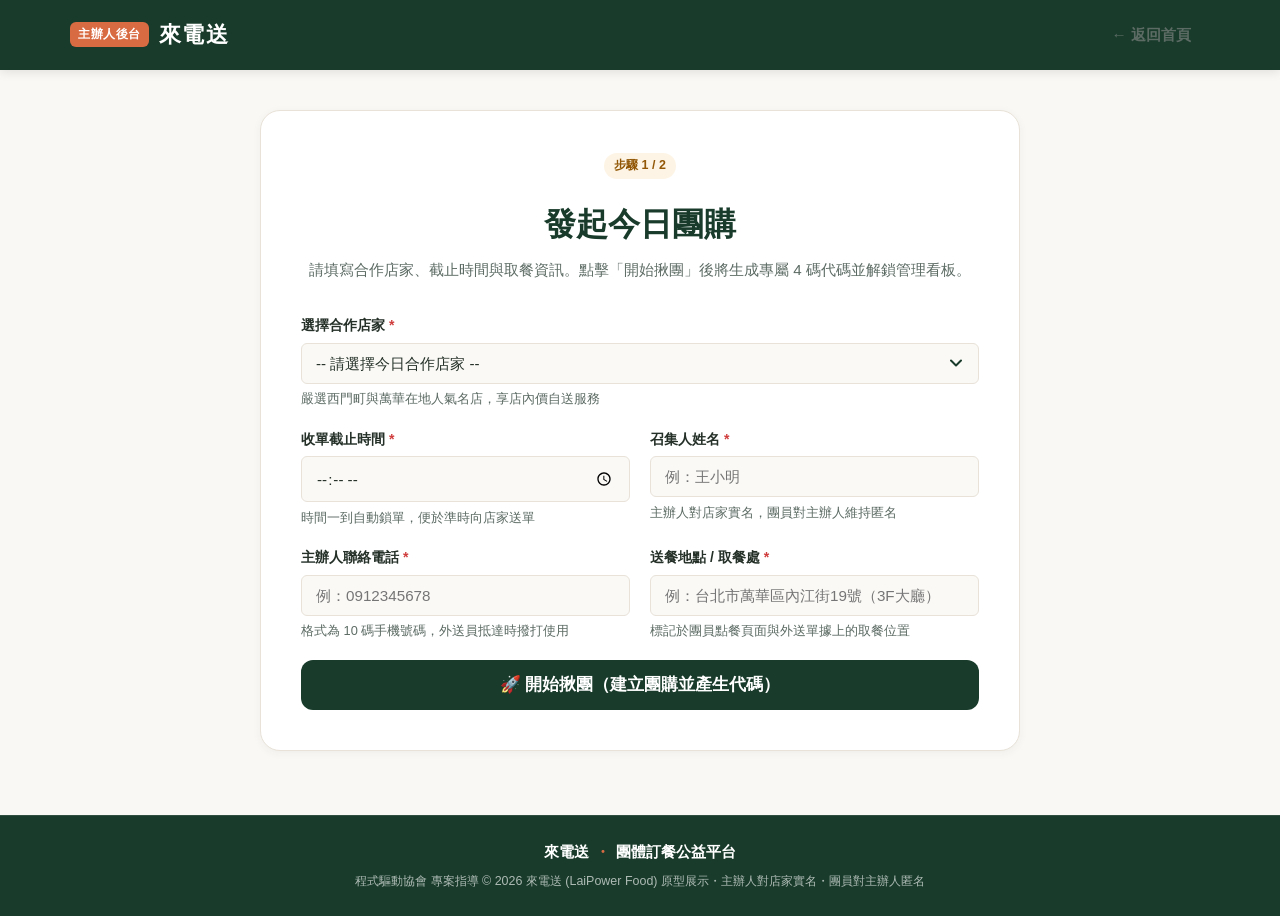
==== host.html @ 8bda3ef3 "1021-原始版本" ====
<!DOCTYPE html>
<html lang="zh-TW">
<head>
  <meta charset="UTF-8">
  <meta name="viewport" content="width=device-width, initial-scale=1.0">
  <meta name="description" content="來電送 - 團購主管理後台。設定團購、展示專屬代碼、即時訂單品項明細、廚房備餐統計與開放領餐收款核對。">
  <title>主辦人管理後台｜來電送 - 店內價，一起訂更便宜</title>
  <link rel="stylesheet" href="css/style.css">
</head>
<body class="page-host">

  <!-- 頂部導航列 -->
  <header class="site-header">
    <div class="container header-container">
      <a href="index.html" class="brand-logo" aria-label="返回來電送首頁">
        <span class="logo-badge">主辦人後台</span>
        <span class="logo-title">來電送</span>
      </a>
      <div class="header-actions">
        <a href="index.html" class="btn btn-ghost header-back-btn">← 返回首頁</a>
      </div>
    </div>
  </header>

  <main id="main-content" class="host-main">
    <div class="container">

      <!-- ================= 狀態 A：未開團乾淨表單（預設顯示） ================= -->
      <section id="section-create-group" class="host-create-card card-box" aria-labelledby="create-heading" style="display: block;">
        <div class="create-card-header">
          <span class="status-pill">步驟 1 / 2</span>
          <h1 id="create-heading" class="create-title">發起今日團購</h1>
          <p class="create-desc">請填寫合作店家、截止時間與取餐資訊。點擊「開始揪團」後將生成專屬 4 碼代碼並解鎖管理看板。</p>
        </div>

        <form id="form-create-group" class="host-form" novalidate>
          
          <!-- 商家選擇 -->
          <div class="form-group">
            <label for="select-store" class="form-label">
              選擇合作店家 <span class="required-star">*</span>
            </label>
            <div class="select-wrapper">
              <select id="select-store" class="form-control form-select" required>
                <option value="" disabled selected>-- 請選擇今日合作店家 --</option>
                <option value="西門町排骨大王">西門町排骨大王（精緻台式便當・滿 10 份免外送費）</option>
                <option value="賽門古早味甜不辣">賽門古早味甜不辣（萬華老字號・滿 500 元送炸雞卷）</option>
                <option value="艋舺阿龍極品炒飯">艋舺阿龍極品炒飯（大火鑊氣炒飯・滿 12 份 9 折）</option>
              </select>
            </div>
            <span class="field-hint">嚴選西門町與萬華在地人氣名店，享店內價自送服務</span>
          </div>

          <!-- 截止時間與召集人姓名 -->
          <div class="form-row-2col">
            <div class="form-group">
              <label for="input-deadline" class="form-label">
                收單截止時間 <span class="required-star">*</span>
              </label>
              <input 
                type="time" 
                id="input-deadline" 
                class="form-control" 
                placeholder="--:--" 
                required
              >
              <span class="field-hint">時間一到自動鎖單，便於準時向店家送單</span>
            </div>

            <!-- 召集人真實姓名 -->
            <div class="form-group">
              <label for="input-host-name" class="form-label">
                召集人姓名 <span class="required-star">*</span>
              </label>
              <input 
                type="text" 
                id="input-host-name" 
                class="form-control" 
                placeholder="例：王小明" 
                maxlength="15" 
                required
              >
              <span class="field-hint">主辦人對店家實名，團員對主辦人維持匿名</span>
            </div>
          </div>

          <!-- 聯絡電話與送餐地點 -->
          <div class="form-row-2col">
            <div class="form-group">
              <label for="input-host-phone" class="form-label">
                主辦人聯絡電話 <span class="required-star">*</span>
              </label>
              <input 
                type="tel" 
                id="input-host-phone" 
                class="form-control" 
                placeholder="例：0912345678" 
                pattern="^09\d{8}$" 
                maxlength="10" 
                required
              >
              <span class="field-hint">格式為 10 碼手機號碼，外送員抵達時撥打使用</span>
            </div>

            <div class="form-group">
              <label for="input-pickup-location" class="form-label">
                送餐地點 / 取餐處 <span class="required-star">*</span>
              </label>
              <input 
                type="text" 
                id="input-pickup-location" 
                class="form-control" 
                placeholder="例：台北市萬華區內江街19號（3F大廳）" 
                maxlength="60" 
                required
              >
              <span class="field-hint">標記於團員點餐頁面與外送單據上的取餐位置</span>
            </div>
          </div>

          <!-- 錯誤提示訊息區 -->
          <div id="create-error-msg" class="error-message" role="alert" style="display: none;"></div>

          <div class="form-actions">
            <button type="submit" class="btn btn-primary btn-large btn-block" id="btn-submit-create">
              🚀 開始揪團（建立團購並產生代碼）
            </button>
          </div>
        </form>
      </section>

      <!-- ================= 狀態 B：開團後管理總表儀表板 ================= -->
      <div id="section-host-dashboard" class="host-dashboard" style="display: none;">

        <!-- 餐點狀態時間軸卡片 (Order Status Timeline) -->
        <section class="card-box timeline-status-card" aria-label="餐點進度時間軸">
          <div class="timeline-header-row">
            <div class="timeline-headline-wrap">
              <span class="status-indicator-dot" id="timeline-pulse-dot"></span>
              <div class="timeline-text-group">
                <span class="timeline-caption">目前餐點進度</span>
                <h2 class="timeline-main-title" id="timeline-status-title">餐點狀態：點餐收單中</h2>
              </div>
            </div>
            <div class="timeline-hint-box" id="timeline-status-desc">
              目前團員可自由填單，時間截止前主辦人可隨時送單至店家。
            </div>
          </div>

          <!-- 時間軸軌道主體 -->
          <div class="timeline-track-wrap">
            <div class="timeline-progress-rail">
              <div class="timeline-progress-bar" id="timeline-fill-bar" style="width: 12%;"></div>
            </div>

            <div class="timeline-nodes-row">
              <div class="timeline-node current" id="node-stage-1">
                <div class="node-icon-bubble">🥢</div>
                <div class="node-meta">
                  <span class="node-time" id="time-stamp-1">11:00</span>
                  <strong class="node-title">發起收單</strong>
                  <span class="node-pill pill-active" id="pill-stage-1">進行中</span>
                </div>
              </div>

              <div class="timeline-node pending" id="node-stage-2">
                <div class="node-icon-bubble">🔒</div>
                <div class="node-meta">
                  <span class="node-time" id="time-stamp-2">預計 11:30</span>
                  <strong class="node-title">截止鎖單</strong>
                  <span class="node-pill pill-pending" id="pill-stage-2">等待中</span>
                </div>
              </div>

              <div class="timeline-node pending" id="node-stage-3">
                <div class="node-icon-bubble">🍳</div>
                <div class="node-meta">
                  <span class="node-time" id="time-stamp-3">--:--</span>
                  <strong class="node-title">廚房製作</strong>
                  <span class="node-pill pill-pending" id="pill-stage-3">等待中</span>
                </div>
              </div>

              <div class="timeline-node pending" id="node-stage-4">
                <div class="node-icon-bubble">🛵</div>
                <div class="node-meta">
                  <span class="node-time" id="time-stamp-4">--:--</span>
                  <strong class="node-title">外送抵達</strong>
                  <span class="node-pill pill-pending" id="pill-stage-4">等待中</span>
                </div>
              </div>
            </div>
          </div>

          <!-- 代碼與分享列 -->
          <div class="code-share-bar">
            <div class="code-display-block">
              <span class="code-label">今日團購代碼：</span>
              <div class="code-boxes-wrap" title="點擊直接複製代碼" id="code-copy-trigger">
                <span class="code-box" id="code-char-1">-</span>
                <span class="code-box" id="code-char-2">-</span>
                <span class="code-box" id="code-char-3">-</span>
                <span class="code-box" id="code-char-4">-</span>
              </div>
            </div>
            <div class="share-actions-group">
              <button type="button" class="btn btn-secondary btn-share-link" id="btn-copy-group-link">
                📋 複製揪團連結
              </button>
              <button type="button" class="btn btn-ghost btn-sm" id="btn-edit-group-info">
                ✏️ 修改開團資訊
              </button>
              <button type="button" class="btn btn-ghost btn-sm btn-reset-group" id="btn-reset-group-top" title="結束本次團購並返回未開團狀態">
                🔄 重新開團
              </button>
            </div>
          </div>
        </section>

        <!-- 基本資訊與滿額階梯進度 -->
        <section class="meta-progress-grid">
          <div class="card-box meta-summary-card">
            <h2 class="card-subheading">團購基本資訊</h2>
            <ul class="meta-list">
              <li>
                <span class="meta-label">合作店家：</span>
                <strong class="meta-val" id="dash-store-name">--</strong>
              </li>
              <li>
                <span class="meta-label">收單截止：</span>
                <span class="meta-val deadline-highlight" id="dash-deadline">--:--</span>
              </li>
              <li>
                <span class="meta-label">召集人：</span>
                <span class="meta-val" id="dash-host-info">--</span>
              </li>
              <li>
                <span class="meta-label">送餐地點：</span>
                <span class="meta-val" id="dash-pickup-loc">--</span>
              </li>
            </ul>
          </div>

          <div class="card-box tier-progress-card">
            <div class="tier-card-header">
              <h2 class="card-subheading">🎯 湊單進度（階梯優惠）</h2>
              <span class="tier-badge" id="dash-tier-badge">差 10 份達標</span>
            </div>
            <p class="tier-condition-desc" id="dash-tier-text">
              目前已訂 <strong>0 份</strong>，再訂 <strong>10 份</strong> 即贈「店家招牌冰紅茶」！
            </p>
            <div class="progress-bar-bg">
              <div class="progress-bar-fill" id="dash-progress-fill" style="width: 0%;"></div>
            </div>
            <div class="tier-targets-row">
              <span class="target-node">起送門檻 (5份)</span>
              <span class="target-node active">🎯 送招牌紅茶 (10份)</span>
              <span class="target-node">⭐️ 全單 9 折 (20份)</span>
            </div>
          </div>
        </section>

        <!-- KPI 數據統計卡（不參加純統計人數不記名） -->
        <section class="kpi-cards-grid" aria-label="訂單數據快速統計">
          <div class="kpi-card">
            <span class="kpi-title">目前累計金額</span>
            <div class="kpi-value-row">
              <span class="kpi-unit">NT$</span>
              <strong class="kpi-number" id="kpi-total-amount">0</strong>
            </div>
            <span class="kpi-sub">主辦人實收金額（現金）</span>
          </div>

          <div class="kpi-card">
            <span class="kpi-title">點餐總份數</span>
            <div class="kpi-value-row">
              <strong class="kpi-number" id="kpi-total-count">0</strong>
              <span class="kpi-unit">份</span>
            </div>
            <span class="kpi-sub">已登記出餐餐點量</span>
          </div>

          <div class="kpi-card">
            <span class="kpi-title">今日不參加</span>
            <div class="kpi-value-row">
              <strong class="kpi-number" id="kpi-skip-count">0</strong>
              <span class="kpi-unit">人</span>
            </div>
            <span class="kpi-sub">完全不記名・僅統計已回覆人數</span>
          </div>
        </section>

        <!-- 訂單管理分頁主體（保護隱私：團主端不顯示任何備註） -->
        <section class="orders-management-card card-box" aria-labelledby="orders-heading">
          <div class="orders-nav-header">
            <div class="nav-tabs-wrapper" role="tablist">
              <button type="button" class="order-tab-btn active" id="tab-btn-breakdown" role="tab" aria-selected="true" data-tab="tab-breakdown">
                📋 團員訂單明細 (<span id="tab-count-breakdown">0</span>)
              </button>
              <button type="button" class="order-tab-btn" id="tab-btn-kitchen" role="tab" aria-selected="false" data-tab="tab-kitchen">
                🍳 廚房備餐彙總 (<span id="tab-count-kitchen">0 品項</span>)
              </button>
            </div>
            
            <div class="orders-filter-summary">
              <span class="filter-caption" id="tab-active-caption">僅顯示取餐編號與餐點品項，備註由店家直接核對</span>
            </div>
          </div>

          <!-- 分頁 1：訂單明細表格（僅顯示 取餐編號、餐點品項、金額、收款狀態） -->
          <div class="tab-pane active" id="pane-tab-breakdown" role="tabpanel">

            <!-- 現場現金收款進度看板（外送抵達開放領餐後自動浮現） -->
            <div class="payment-collection-banner" id="payment-collection-banner" style="display: none;">
              <div class="payment-banner-content">
                <div class="payment-banner-title-row">
                  <span class="payment-badge">💵 現場收款核對中</span>
                  <div class="payment-summary-stat">
                    已收：<strong class="paid-amount-val" id="banner-paid-amount">NT$ 0</strong> /
                    應收 <span id="banner-total-amount">NT$ 0</span>
                    （已收款 <span id="banner-paid-count">0</span> / <span id="banner-total-orders">0</span> 筆）
                  </div>
                </div>
                <p class="payment-guide-hint">
                  餐點已抵達！請核對團員取餐編號交付便當，收取現金後<strong>勾選下方核取方塊</strong>記錄收款進度。
                </p>
                <div class="payment-progress-bar-bg">
                  <div class="payment-progress-bar-fill" id="payment-progress-fill" style="width: 0%;"></div>
                </div>
              </div>
              <div class="payment-banner-actions">
                <button type="button" class="btn btn-ghost btn-sm" id="btn-toggle-all-paid">
                  ✓ 一鍵全選已收款
                </button>
              </div>
            </div>

            <!-- 明細表格（無備註欄位） -->
            <div class="table-responsive">
              <table class="data-table" id="orders-breakdown-table">
                <thead id="orders-thead">
                  <!-- JS 動態渲染表頭（無備註欄） -->
                </thead>
                <tbody id="orders-tbody">
                  <!-- 初始空白狀態由 JS 渲染 -->
                </tbody>
                <tfoot id="orders-tfoot">
                  <!-- JS 動態渲染加總 -->
                </tfoot>
              </table>
            </div>
          </div>

          <!-- 分頁 2：廚房備餐彙總表格（僅顯示 品項 與 總份數，彙總只有數量） -->
          <div class="tab-pane" id="pane-tab-kitchen" role="tabpanel" style="display: none;">
            <div class="kitchen-header-tip">
              <span>💡 <strong>廚房備餐視圖：</strong>彙總只有數量，一鍵掌握各品項總數，送單交給店家免拿紙筆手算。</span>
            </div>
            <div class="table-responsive">
              <table class="data-table" id="kitchen-summary-table">
                <thead>
                  <tr>
                    <th scope="col" style="width: 70%;">餐點品項</th>
                    <th scope="col" style="width: 30%;" class="text-center">備餐總份數</th>
                  </tr>
                </thead>
                <tbody id="kitchen-tbody">
                  <!-- JS 動態渲染 -->
                </tbody>
                <tfoot>
                  <tr class="table-summary-row">
                    <td class="text-left font-bold">出餐總件數</td>
                    <td class="text-center font-bold total-highlight" id="kitchen-total-count">共 0 份餐點</td>
                  </tr>
                </tfoot>
              </table>
            </div>
          </div>
        </section>

        <!-- 底端操作與送單至商家控制區 -->
        <section class="host-bottom-actions card-box">
          <div class="bottom-actions-meta">
            <span class="meta-label">訂單流程推進：</span>
            <span class="meta-desc" id="status-action-hint">點擊「送單至商家」後，系統將鎖定點餐並通知商家進入廚房備餐製作。</span>
          </div>
          <div class="bottom-buttons-cluster">
            <button type="button" class="btn btn-ghost" id="btn-toggle-lock-order">
              🔒 提早截止（鎖定收單）
            </button>
            <button type="button" class="btn btn-primary btn-large" id="btn-submit-to-merchant">
              🚀 送單至商家（確認製作）
            </button>
            <button type="button" class="btn btn-success" id="btn-mark-delivered" style="display: none;">
              🛵 外送已抵達（開放領餐）
            </button>
          </div>
        </section>

      </div>

    </div>
  </main>

  <!-- 修改開團基本資訊彈窗 (Modal) -->
  <div class="modal-overlay" id="edit-info-modal" aria-hidden="true" role="dialog" aria-labelledby="edit-modal-title">
    <div class="modal-box">
      <button type="button" class="modal-close" id="btn-close-edit-modal" aria-label="關閉視窗">&times;</button>
      <div class="modal-header">
        <h3 id="edit-modal-title" class="modal-title">修改開團基本資訊</h3>
      </div>
      <form id="form-edit-group" class="edit-group-form">
        <div class="form-group">
          <label for="edit-deadline" class="form-label">收單截止時間</label>
          <input type="time" id="edit-deadline" class="form-control" required>
        </div>
        <div class="form-group">
          <label for="edit-location" class="form-label">送餐地點 / 取餐處</label>
          <input type="text" id="edit-location" class="form-control" maxlength="60" required>
        </div>
        <div class="form-group">
          <label for="edit-phone" class="form-label">聯絡電話</label>
          <input type="tel" id="edit-phone" class="form-control" pattern="^09\d{8}$" maxlength="10" required>
        </div>
        <div class="modal-actions">
          <button type="submit" class="btn btn-primary btn-block">儲存更新</button>
        </div>
      </form>
    </div>
  </div>

  <!-- Toast 快速提示通知條 -->
  <div id="host-toast" class="toast-notification" role="status" aria-live="polite"></div>

  <!-- 頁尾 -->
  <footer class="site-footer">
    <div class="container footer-container">
      <div class="footer-brand">
        <span class="footer-title">來電送</span>
        <span class="footer-dot">・</span>
        <span>團體訂餐公益平台</span>
      </div>
      <p class="footer-copyright">
        程式驅動協會 專案指導 &copy; 2026 來電送 (LaiPower Food) 原型展示・主辦人對店家實名・團員對主辦人匿名
      </p>
    </div>
  </footer>

  <script src="js/host.js"></script>
</body>
</html>
---- css/style.css ----
/* ==========================================================================
   來電送 (LaiPower Food) - 全站完整整合設計系統樣式表 (Single CSS Solution)
   涵蓋範疇：
   1. 全域共用設計變數 (Design Tokens) 與基礎樣式 (Base, Buttons, Header, Footer)
   2. 首頁 (index.html)：主視覺 Hero、三身分卡片網格、4 碼加入彈窗
   3. 團員點餐端 (member.html)：代碼驗證、即時看板、選餐網格、規格彈窗、購物車、雙狀態憑證卡片
   4. 主辦人後台 (host.html)：發起開團、進度時間軸軌道、湊單階梯、明細/廚房分頁、現場收款核對
   5. 商家管理後台 (merchant.html)：雙軌沙盒指引、開店導引精靈、排程出餐條列、歷史訂單歸檔、規格分組建造
   6. 全站多階斷點響應式設計 (RWD: 960px, 820px, 768px, 640px, 480px)
   風格調性：溫暖餐廳風（奶油米白、森林墨綠、暖陶土橘、柔和暖金）
   ========================================================================== */

/* ==========================================================================
   1. CSS 自訂變數 (Design Tokens)
   ========================================================================== */
:root {
  /* 品牌核心色彩 */
  --color-primary: #183B2B;        /* 墨綠色/深森林綠（沉穩、品質、信賴） */
  --color-primary-light: #2A5A44;  /* 森林綠 Hover 淺色 */
  --color-accent: #D96B43;         /* 暖陶土橘（食慾感、焦點操作按鈕） */
  --color-accent-hover: #BF5732;   /* 陶土橘 Hover 深色 */
  --color-warm-gold: #E5A93C;      /* 柔和金黃/暖麥黃 */
  --color-gold-bg: #FDF4E5;        /* 暖金淺底色 */

  /* 中性背景與文字色彩 */
  --color-bg: #FAF8F5;             /* 奶油米白底色 */
  --color-card-bg: #FFFFFF;        /* 純白卡片底色 */
  --color-text-main: #243028;      /* 主要內文（深墨黑綠） */
  --color-text-muted: #5C6B64;     /* 次要說明（橄欖灰綠） */
  --color-text-light: #7A8780;     /* 輔助淺灰 */
  --color-border: #E8E2D8;         /* 柔和溫暖邊線 */
  --color-border-focus: #D96B43;   /* 聚焦邊線 */
  --color-error: #D03D3D;          /* 錯誤警示紅 */
  --color-error-bg: #FDF0F0;       /* 錯誤提示背景 */
  --color-success: #2E7D32;        /* 成功綠色 */
  --color-success-bg: #EAF5EB;     /* 成功淺底色 */

  /* 字體家族 */
  --font-family-base: -apple-system, BlinkMacSystemFont, "Segoe UI", Roboto, "Noto Sans TC", "PingFang TC", "Microsoft JhengHei", sans-serif;
  --font-family-serif: "Noto Serif TC", Georgia, "Times New Roman", serif;

  /* 圓角系統 */
  --radius-sm: 6px;
  --radius-md: 12px;
  --radius-lg: 20px;
  --radius-full: 9999px;
  --radius-pill: 9999px;

  /* 柔和陰影系統 */
  --shadow-sm: 0 2px 8px rgba(24, 59, 43, 0.05);
  --shadow-md: 0 8px 24px rgba(24, 59, 43, 0.08);
  --shadow-lg: 0 16px 40px rgba(24, 59, 43, 0.12);
  --shadow-card-hover: 0 14px 32px rgba(217, 107, 67, 0.16);

  /* 動畫過渡 */
  --transition-fast: 0.18s ease;
  --transition-normal: 0.28s ease;
}

/* ==========================================================================
   2. 重置與基礎全域排版 (Reset & Base)
   ========================================================================== */
*, *::before, *::after {
  box-sizing: border-box;
  margin: 0;
  padding: 0;
}

body {
  font-family: var(--font-family-base);
  background-color: var(--color-bg);
  color: var(--color-text-main);
  line-height: 1.6;
  -webkit-font-smoothing: antialiased;
  min-height: 100vh;
  display: flex;
  flex-direction: column;
}

.sr-only {
  position: absolute;
  width: 1px;
  height: 1px;
  padding: 0;
  margin: -1px;
  overflow: hidden;
  clip: rect(0, 0, 0, 0);
  white-space: nowrap;
  border: 0;
}

.text-center { text-align: center; }
.text-right { text-align: right; }
.text-left { text-align: left; }
.text-danger { color: #C62828 !important; }
.font-bold { font-weight: 700; }

.container {
  width: 100%;
  max-width: 1180px;
  margin: 0 auto;
  padding: 0 20px;
}

.card-box {
  background-color: var(--color-card-bg);
  border: 1px solid var(--color-border);
  border-radius: var(--radius-lg);
  box-shadow: var(--shadow-sm);
}

.table-responsive {
  width: 100%;
  overflow-x: auto;
  -webkit-overflow-scrolling: touch;
}

/* 頂部導航列 (Site Header) */
.site-header {
  background-color: var(--color-primary);
  color: #FFFFFF;
  padding: 14px 0;
  box-shadow: 0 2px 10px rgba(0, 0, 0, 0.1);
  position: sticky;
  top: 0;
  z-index: 100;
}

.header-container {
  display: flex;
  justify-content: space-between;
  align-items: center;
}

.brand-logo {
  display: flex;
  align-items: center;
  gap: 10px;
  text-decoration: none;
  color: #FFFFFF;
}

.logo-badge {
  background-color: var(--color-accent);
  color: #FFFFFF;
  font-size: 0.75rem;
  font-weight: 700;
  padding: 3px 8px;
  border-radius: var(--radius-sm);
  letter-spacing: 0.05em;
}

.logo-title {
  font-size: 1.4rem;
  font-weight: 700;
  letter-spacing: 0.06em;
  font-family: var(--font-family-serif);
}

.header-tagline {
  font-size: 0.85rem;
  color: rgba(255, 255, 255, 0.8);
}

.header-actions {
  display: flex;
  align-items: center;
  gap: 10px;
}

.header-back-btn {
  color: rgba(255, 255, 255, 0.88);
  font-size: 0.9rem;
  text-decoration: none;
  padding: 6px 12px;
  border-radius: var(--radius-sm);
  transition: background-color var(--transition-fast);
}

.header-back-btn:hover {
  background-color: rgba(255, 255, 255, 0.15);
  color: #FFFFFF;
}

/* 按鈕系統 (Buttons) */
.btn {
  display: inline-flex;
  align-items: center;
  justify-content: center;
  font-family: inherit;
  font-size: 0.95rem;
  font-weight: 600;
  padding: 10px 18px;
  border-radius: var(--radius-md);
  border: 1px solid transparent;
  cursor: pointer;
  transition: all var(--transition-fast);
  text-decoration: none;
  line-height: 1.3;
  user-select: none;
}

.btn:focus-visible {
  outline: 3px solid rgba(217, 107, 67, 0.4);
  outline-offset: 2px;
}

.btn-primary {
  background-color: var(--color-primary);
  color: #FFFFFF;
}

.btn-primary:hover {
  background-color: var(--color-primary-light);
  color: #FFFFFF;
}

.btn-secondary {
  background-color: var(--color-accent);
  color: #FFFFFF;
}

.btn-secondary:hover {
  background-color: var(--color-accent-hover);
  color: #FFFFFF;
}

.btn-success {
  background-color: #27AE60;
  color: #FFFFFF;
}

.btn-success:hover {
  background-color: #219653;
  color: #FFFFFF;
}

.btn-outline {
  background-color: #FFFFFF;
  border-color: var(--color-border);
  color: var(--color-primary);
}

.btn-outline:hover {
  border-color: var(--color-primary);
  background-color: #FAF8F5;
}

.btn-ghost {
  background-color: transparent;
  color: var(--color-text-muted);
}

.btn-ghost:hover {
  background-color: rgba(0, 0, 0, 0.05);
  color: var(--color-text-main);
}

.btn-block {
  width: 100%;
}

.btn-large {
  padding: 13px 22px;
  font-size: 1.05rem;
}

.btn-sm {
  padding: 6px 14px;
  font-size: 0.85rem;
  border-radius: var(--radius-sm);
}

.btn-xs {
  padding: 4px 10px;
  font-size: 0.78rem;
  border-radius: var(--radius-sm);
}

.btn-text-action {
  background: transparent;
  border: none;
  color: var(--color-accent);
  font-weight: 600;
  font-size: 0.85rem;
  cursor: pointer;
  text-decoration: underline;
  padding: 2px 4px;
}

.btn-text-action:hover {
  color: var(--color-accent-hover);
}

/* 狀態標籤小藥丸 (Pills & Badges) */
.status-pill {
  display: inline-block;
  background-color: var(--color-gold-bg);
  color: #925807;
  font-size: 0.78rem;
  font-weight: 700;
  padding: 3px 10px;
  border-radius: var(--radius-pill);
  margin-bottom: 8px;
}

.status-pill.pill-success {
  background-color: var(--color-success-bg);
  color: var(--color-success);
}

.status-pill.pill-warm {
  background-color: #EBF3EE;
  color: #245738;
}

/* 表單通用控制 (Forms) */
.form-group {
  margin-bottom: 18px;
  text-align: left;
}

.form-label {
  display: block;
  font-size: 0.88rem;
  font-weight: 600;
  color: var(--color-text-main);
  margin-bottom: 6px;
}

.required-star {
  color: var(--color-error);
}

.form-control {
  width: 100%;
  padding: 11px 14px;
  font-size: 0.95rem;
  border: 1px solid var(--color-border);
  border-radius: var(--radius-sm);
  background-color: #FAF9F6;
  transition: border-color var(--transition-fast), box-shadow var(--transition-fast);
  color: var(--color-text-main);
  font-family: inherit;
}

.form-control:focus {
  outline: none;
  border-color: var(--color-accent);
  background-color: #FFFFFF;
  box-shadow: 0 0 0 3px rgba(217, 107, 67, 0.15);
}

.form-control-sm {
  padding: 6px 10px;
  font-size: 0.85rem;
}

.form-textarea {
  resize: vertical;
  min-height: 72px;
}

.select-wrapper {
  position: relative;
}

.form-select {
  appearance: none;
  background-image: url("data:image/svg+xml;charset=UTF-8,%3Csvg width='12' height='8' viewBox='0 0 12 8' fill='none' xmlns='http://www.w3.org/2000/svg'%3E%3Cpath d='M1 1.5L6 6.5L11 1.5' stroke='%23183B2B' stroke-width='2' stroke-linecap='round' stroke-linejoin='round'/%3E%3C/svg%3E");
  background-repeat: no-repeat;
  background-position: right 1rem center;
  padding-right: 2.5rem;
}

.field-hint {
  display: block;
  font-size: 0.8rem;
  color: var(--color-text-muted);
  margin-top: 0.35rem;
}

.form-row-2col {
  display: grid;
  grid-template-columns: 1fr 1fr;
  gap: 1.25rem;
}

.error-message {
  color: var(--color-error);
  font-size: 0.82rem;
  font-weight: 500;
  margin-top: 6px;
  text-align: left;
}

/* 彈窗系統 (Modals) */
.modal-overlay {
  position: fixed;
  top: 0;
  left: 0;
  width: 100vw;
  height: 100vh;
  background-color: rgba(24, 59, 43, 0.55);
  backdrop-filter: blur(4px);
  display: flex;
  align-items: center;
  justify-content: center;
  padding: 20px;
  z-index: 999;
  opacity: 0;
  visibility: hidden;
  transition: opacity var(--transition-normal), visibility var(--transition-normal);
}

.modal-overlay.active,
.modal-overlay.is-active {
  opacity: 1 !important;
  visibility: visible !important;
}

.modal-box {
  background-color: var(--color-card-bg);
  width: 100%;
  max-width: 480px;
  border-radius: var(--radius-lg);
  padding: 32px 28px;
  box-shadow: var(--shadow-lg);
  position: relative;
  transform: translateY(20px);
  transition: transform var(--transition-normal);
}

.modal-overlay.active .modal-box,
.modal-overlay.is-active .modal-box {
  transform: translateY(0);
}

.modal-close {
  position: absolute;
  top: 18px;
  right: 18px;
  background: transparent;
  border: none;
  font-size: 1.8rem;
  color: var(--color-text-muted);
  cursor: pointer;
  line-height: 1;
  padding: 4px;
}

.modal-close:hover {
  color: var(--color-text-main);
}

.modal-header {
  text-align: center;
  margin-bottom: 20px;
}

.modal-badge {
  display: inline-block;
  background-color: var(--color-gold-bg);
  color: #925807;
  font-size: 0.75rem;
  font-weight: 700;
  padding: 3px 10px;
  border-radius: var(--radius-pill);
  margin-bottom: 8px;
}

.modal-badge.badge-accent {
  background-color: #FDF0EB;
  color: var(--color-accent);
}

.modal-title {
  font-size: 1.45rem;
  color: var(--color-primary);
  font-family: var(--font-family-serif);
  font-weight: 700;
  margin-bottom: 6px;
}

.modal-subtitle {
  font-size: 0.88rem;
  color: var(--color-text-muted);
}

.modal-actions {
  display: flex;
  flex-direction: column;
  gap: 10px;
  margin-top: 18px;
}

/* Toast 提示條 */
.toast-notification {
  position: fixed;
  bottom: 2rem;
  left: 50%;
  transform: translateX(-50%) translateY(100px);
  background-color: var(--color-primary);
  color: #FFFFFF;
  padding: 0.85rem 1.6rem;
  border-radius: var(--radius-pill);
  box-shadow: 0 8px 24px rgba(0, 0, 0, 0.2);
  font-size: 0.95rem;
  font-weight: 600;
  opacity: 0;
  transition: all 0.3s cubic-bezier(0.175, 0.885, 0.32, 1.275);
  z-index: 9999;
  pointer-events: none;
  text-align: center;
}

.toast-notification.show {
  transform: translateX(-50%) translateY(0);
  opacity: 1;
}

/* 頁尾 (Site Footer) */
.site-footer {
  background-color: var(--color-primary);
  color: #FFFFFF;
  padding: 24px 0;
  margin-top: auto;
  border-top: 1px solid rgba(255, 255, 255, 0.1);
}

.footer-container {
  display: flex;
  flex-direction: column;
  align-items: center;
  gap: 8px;
  text-align: center;
}

.footer-brand {
  display: flex;
  align-items: center;
  gap: 6px;
  font-size: 0.95rem;
  font-weight: 600;
}

.footer-dot {
  color: var(--color-accent);
}

.footer-copyright {
  font-size: 0.78rem;
  color: rgba(255, 255, 255, 0.65);
}

/* ==========================================================================
   3. 首頁專屬樣式 (index.html)
   ========================================================================== */
.page-home .hero-section {
  padding: 56px 0 36px;
  text-align: center;
}

.hero-title {
  font-size: clamp(2.6rem, 5.5vw, 4rem);
  font-family: var(--font-family-serif);
  color: var(--color-primary);
  font-weight: 900;
  letter-spacing: 0.08em;
  line-height: 1.2;
  margin-bottom: 12px;
}

.hero-slogan {
  font-size: clamp(1.25rem, 2.5vw, 1.75rem);
  color: var(--color-accent);
  font-weight: 700;
  margin-bottom: 14px;
  letter-spacing: 0.04em;
}

.hero-instruction {
  font-size: 1.05rem;
  color: var(--color-text-muted);
  max-width: 600px;
  margin: 0 auto;
}

.roles-section {
  padding: 20px 0 64px;
  flex: 1;
}

.roles-grid {
  display: grid;
  grid-template-columns: repeat(3, 1fr);
  gap: 28px;
}

.role-card {
  background-color: var(--color-card-bg);
  border-radius: var(--radius-lg);
  border: 1px solid var(--color-border);
  box-shadow: var(--shadow-sm);
  overflow: hidden;
  display: flex;
  flex-direction: column;
  transition: transform var(--transition-normal), box-shadow var(--transition-normal), border-color var(--transition-normal);
}

.role-card:hover {
  transform: translateY(-6px);
  box-shadow: var(--shadow-card-hover);
  border-color: rgba(217, 107, 67, 0.4);
}

.featured-host-card {
  border: 2px solid #ECC8B4;
}

.card-image-wrap {
  position: relative;
  width: 100%;
  height: 180px;
  background-color: #EEE8DF;
  overflow: hidden;
}

.card-image {
  width: 100%;
  height: 100%;
  object-fit: cover;
  transition: transform 0.4s ease;
}

.role-card:hover .card-image {
  transform: scale(1.04);
}

.image-fallback {
  width: 100%;
  height: 100%;
  display: flex;
  align-items: center;
  justify-content: center;
  font-size: 3.5rem;
  background-color: #EFE9DF;
}

.card-badge {
  position: absolute;
  top: 14px;
  right: 14px;
  background-color: rgba(24, 59, 43, 0.9);
  color: #FFFFFF;
  font-size: 0.75rem;
  font-weight: 600;
  padding: 4px 10px;
  border-radius: var(--radius-pill);
  backdrop-filter: blur(4px);
}

.card-badge.badge-accent {
  background-color: rgba(217, 107, 67, 0.95);
}

.card-content {
  padding: 24px;
  display: flex;
  flex-direction: column;
  flex: 1;
}

.role-header {
  display: flex;
  align-items: center;
  gap: 8px;
  margin-bottom: 12px;
}

.role-icon {
  font-size: 1.4rem;
}

.role-title {
  font-size: 1.3rem;
  font-weight: 700;
  color: var(--color-primary);
  font-family: var(--font-family-serif);
}

.role-desc {
  font-size: 0.92rem;
  color: var(--color-text-muted);
  line-height: 1.55;
  margin-bottom: 18px;
}

.role-features {
  list-style: none;
  margin-bottom: 24px;
  padding-left: 0;
  font-size: 0.85rem;
  color: var(--color-text-main);
  display: flex;
  flex-direction: column;
  gap: 8px;
  flex: 1;
}

.role-features li {
  position: relative;
  padding-left: 18px;
}

.role-features li::before {
  content: "✓";
  position: absolute;
  left: 0;
  color: var(--color-accent);
  font-weight: bold;
}

/* 首頁 4 碼代碼輸入格 */
.digit-inputs-group {
  display: flex;
  justify-content: center;
  gap: 12px;
  margin: 20px 0;
}

.code-digit {
  width: 58px;
  height: 64px;
  font-size: 1.8rem;
  font-weight: 700;
  text-align: center;
  color: var(--color-primary);
  border: 2px solid var(--color-border);
  border-radius: var(--radius-md);
  background-color: #FAF9F6;
  transition: all var(--transition-fast);
}

.code-digit:focus {
  outline: none;
  border-color: var(--color-accent);
  background-color: #FFFFFF;
  box-shadow: 0 0 0 4px rgba(217, 107, 67, 0.15);
}

.code-digit.has-error {
  border-color: var(--color-error);
  background-color: var(--color-error-bg);
}

.prototype-notice {
  font-size: 0.78rem;
  color: var(--color-text-muted);
  background-color: #F7F5F0;
  border-left: 3px solid var(--color-warm-gold);
  padding: 10px 12px;
  border-radius: var(--radius-sm);
  margin: 16px 0;
  line-height: 1.5;
  text-align: left;
}

.prototype-notice code {
  background-color: #EBE5DB;
  padding: 2px 4px;
  border-radius: 4px;
  font-weight: bold;
}

.demo-result {
  text-align: center;
  padding: 12px 8px;
}

.result-icon {
  font-size: 2.8rem;
  margin-bottom: 8px;
}

.result-title {
  font-size: 1.25rem;
  color: var(--color-primary);
  font-weight: 700;
  margin-bottom: 8px;
}

.result-text {
  font-size: 0.9rem;
  color: var(--color-text-muted);
  margin-bottom: 16px;
  line-height: 1.6;
}

.demo-tag {
  display: inline-block;
  font-size: 0.75rem;
  color: #795548;
  background-color: #EFEBE9;
  padding: 4px 12px;
  border-radius: var(--radius-pill);
  margin-bottom: 20px;
}

/* ==========================================================================
   4. 團員點餐頁專屬樣式 (member.html)
   ========================================================================== */
.member-main {
  flex: 1;
  padding: 28px 0 60px;
}

.enter-code-card {
  max-width: 520px;
  margin: 40px auto;
  background-color: var(--color-card-bg);
  border-radius: var(--radius-lg);
  border: 1px solid var(--color-border);
  box-shadow: var(--shadow-md);
  padding: 36px 30px;
  text-align: center;
}

.code-title {
  font-size: 1.8rem;
  font-family: var(--font-family-serif);
  color: var(--color-primary);
  margin-bottom: 8px;
}

.code-desc {
  color: var(--color-text-muted);
  font-size: 0.95rem;
  margin-bottom: 24px;
}

.code-desc code {
  background-color: var(--color-gold-bg);
  color: #925807;
  padding: 2px 6px;
  border-radius: var(--radius-sm);
  font-weight: bold;
}

.code-input-container {
  margin-bottom: 16px;
}

.code-input-field {
  width: 100%;
  max-width: 300px;
  font-size: 2rem;
  font-weight: 700;
  letter-spacing: 0.35em;
  text-align: center;
  padding: 12px;
  color: var(--color-primary);
  border: 2px solid var(--color-border);
  border-radius: var(--radius-md);
  background-color: #FAF9F6;
  text-transform: uppercase;
  transition: all var(--transition-fast);
}

.code-input-field:focus {
  outline: none;
  border-color: var(--color-accent);
  background-color: #FFFFFF;
  box-shadow: 0 0 0 4px rgba(217, 107, 67, 0.15);
}

.demo-tip-banner {
  background-color: #F8F5EE;
  border-left: 3px solid var(--color-warm-gold);
  border-radius: var(--radius-sm);
  padding: 12px 14px;
  font-size: 0.85rem;
  color: var(--color-text-muted);
  text-align: left;
  margin-top: 24px;
  display: flex;
  gap: 8px;
}

/* 團購即時狀態頂部看板 */
.group-info-card {
  background-color: var(--color-card-bg);
  border: 1px solid var(--color-border);
  border-radius: var(--radius-lg);
  padding: 22px 26px;
  box-shadow: var(--shadow-sm);
  margin-bottom: 24px;
}

.group-info-main {
  display: flex;
  justify-content: space-between;
  align-items: flex-start;
  flex-wrap: wrap;
  gap: 16px;
  margin-bottom: 18px;
}

.badge-store {
  font-size: 0.75rem;
  background-color: var(--color-gold-bg);
  color: #925807;
  font-weight: 700;
  padding: 2px 8px;
  border-radius: var(--radius-sm);
  display: inline-block;
  margin-bottom: 4px;
}

.store-name {
  font-size: 1.7rem;
  font-family: var(--font-family-serif);
  color: var(--color-primary);
  margin-bottom: 4px;
}

.host-info {
  font-size: 0.9rem;
  color: var(--color-text-muted);
}

.host-info .separator {
  color: #D3CDC4;
  margin: 0 4px;
}

.group-status-meta {
  display: flex;
  flex-direction: column;
  align-items: flex-end;
  gap: 8px;
}

.status-time-box {
  display: flex;
  align-items: center;
  gap: 8px;
  font-size: 0.88rem;
}

.status-dot {
  width: 10px;
  height: 10px;
  background-color: var(--color-success);
  border-radius: 50%;
  display: inline-block;
  box-shadow: 0 0 0 3px rgba(46, 125, 50, 0.2);
}

.status-text {
  font-weight: 700;
  color: var(--color-success);
}

.deadline-tag {
  background-color: #F0ECE4;
  color: var(--color-text-main);
  padding: 3px 8px;
  border-radius: var(--radius-sm);
  font-weight: 500;
}

.current-code-badge {
  font-size: 0.85rem;
  color: var(--color-text-muted);
}

.current-code-badge strong {
  color: var(--color-primary);
  font-size: 1rem;
  margin-left: 2px;
}

.group-progress-box {
  background-color: #FAF8F2;
  border: 1px dashed #DFCDBA;
  border-radius: var(--radius-md);
  padding: 12px 16px;
  margin-bottom: 16px;
}

.progress-labels {
  display: flex;
  justify-content: space-between;
  font-size: 0.85rem;
  margin-bottom: 8px;
}

.progress-title {
  font-weight: 700;
  color: var(--color-primary);
}

.progress-hint {
  color: var(--color-accent);
  font-weight: 600;
}

.progress-bar-bg {
  width: 100%;
  height: 8px;
  background-color: #E8E2D6;
  border-radius: var(--radius-pill);
  overflow: hidden;
}

.progress-bar-fill {
  height: 100%;
  background: linear-gradient(90deg, var(--color-warm-gold), var(--color-accent));
  transition: width 0.4s ease;
}

/* 「今日不參加」橫幅 */
.skip-today-banner {
  background-color: #F4F7F4;
  border: 1px solid #D8E4DA;
  border-radius: var(--radius-md);
  padding: 12px 18px;
  display: flex;
  justify-content: space-between;
  align-items: center;
  gap: 16px;
  flex-wrap: wrap;
}

.skip-banner-content {
  display: flex;
  align-items: center;
  gap: 12px;
}

.skip-icon {
  font-size: 1.8rem;
  line-height: 1;
}

.skip-texts strong {
  font-size: 0.92rem;
  color: var(--color-primary);
  display: block;
  margin-bottom: 2px;
}

.skip-texts p {
  font-size: 0.82rem;
  color: var(--color-text-muted);
}

.btn-outline-skip {
  background-color: #FFFFFF;
  border: 1px solid #8FA896;
  color: #1F5435;
  font-weight: 600;
  font-size: 0.88rem;
  padding: 7px 14px;
  border-radius: var(--radius-sm);
  cursor: pointer;
  white-space: nowrap;
  transition: all var(--transition-fast);
}

.btn-outline-skip:hover {
  background-color: #1F5435;
  color: #FFFFFF;
  border-color: #1F5435;
}

/* 頁面內雙狀態看板 (今日不參加 & 送單成功) */
.inpage-status-card {
  max-width: 640px;
  margin: 24px auto 40px;
  background-color: var(--color-card-bg);
  border-radius: var(--radius-lg);
  padding: 36px 30px;
  text-align: center;
  box-shadow: var(--shadow-md);
}

.inpage-status-icon {
  font-size: 3.2rem;
  margin-bottom: 10px;
  line-height: 1;
}

.inpage-status-title {
  font-size: 1.6rem;
  font-family: var(--font-family-serif);
  color: var(--color-primary);
  margin-bottom: 8px;
}

.inpage-status-desc {
  font-size: 0.92rem;
  color: var(--color-text-muted);
  max-width: 520px;
  margin: 0 auto 20px;
  line-height: 1.6;
}

.inpage-status-meta {
  background-color: #F4F7F4;
  border-radius: var(--radius-md);
  padding: 14px 20px;
  margin-bottom: 24px;
  font-size: 0.88rem;
  color: var(--color-text-main);
  display: inline-block;
  text-align: left;
}

.inpage-status-actions {
  display: flex;
  justify-content: center;
  gap: 12px;
  flex-wrap: wrap;
}

.skip-status-card {
  border: 2px solid #C4D9CA;
}

.order-success-card {
  border: 2px solid #D1E5D6;
}

.order-receipt-box {
  background-color: #FFFDF9;
  border: 2px dashed #C8B9A6;
  border-radius: var(--radius-md);
  padding: 22px 20px;
  margin-bottom: 24px;
  text-align: left;
}

.order-pickup-banner {
  background: linear-gradient(135deg, #183B2B, #2A5A44);
  color: #FFFFFF;
  border-radius: var(--radius-md);
  padding: 16px;
  text-align: center;
  margin-bottom: 16px;
  box-shadow: 0 4px 14px rgba(24, 59, 43, 0.2);
}

.pickup-label {
  display: inline-block;
  font-size: 0.78rem;
  background: rgba(255, 255, 255, 0.2);
  padding: 2px 10px;
  border-radius: var(--radius-pill);
  letter-spacing: 0.08em;
  margin-bottom: 4px;
}

.pickup-number-giant {
  font-size: 3.5rem;
  font-weight: 900;
  letter-spacing: 0.12em;
  line-height: 1.1;
  color: #FFFFFF;
  text-shadow: 0 2px 8px rgba(0, 0, 0, 0.3);
}

.pickup-note {
  display: block;
  font-size: 0.75rem;
  opacity: 0.88;
  margin-top: 4px;
}

.order-amount-strip {
  display: flex;
  justify-content: space-between;
  align-items: center;
  background-color: #FDF4E5;
  border: 1px solid #F0DEBF;
  border-radius: var(--radius-sm);
  padding: 12px 16px;
  margin-bottom: 16px;
}

.amount-text-wrap {
  display: flex;
  flex-direction: column;
}

.amount-main-title {
  font-size: 0.95rem;
  font-weight: 800;
  color: #925807;
}

.amount-sub-hint {
  font-size: 0.75rem;
  color: #A36B18;
}

.amount-price-val {
  font-size: 1.6rem;
  font-weight: 900;
  color: var(--color-accent);
}

.order-details-wrapper {
  margin-bottom: 14px;
}

.details-bar {
  display: flex;
  justify-content: space-between;
  align-items: center;
  font-size: 0.85rem;
  font-weight: 700;
  color: var(--color-primary);
  margin-bottom: 8px;
}

.details-bar-user {
  font-size: 0.8rem;
  color: var(--color-text-muted);
  font-weight: 500;
}

.receipt-table {
  width: 100%;
  border-collapse: collapse;
  font-size: 0.85rem;
  background-color: #FAF9F6;
  border: 1px solid #EBE4D8;
  border-radius: var(--radius-sm);
  overflow: hidden;
}

.receipt-table th {
  background-color: #F3EFE7;
  color: var(--color-text-muted);
  font-weight: 600;
  padding: 7px 10px;
  font-size: 0.78rem;
}

.receipt-table td {
  padding: 9px 10px;
  border-bottom: 1px solid #EFEAE0;
  vertical-align: top;
}

.receipt-table tr:last-child td {
  border-bottom: none;
}

.receipt-dish-title {
  font-weight: 700;
  color: var(--color-text-main);
  display: block;
}

.receipt-dish-meta {
  font-size: 0.75rem;
  color: var(--color-text-muted);
  margin-top: 2px;
  line-height: 1.4;
}

.receipt-dish-remark {
  display: inline-block;
  background-color: #EFE8DC;
  color: #635343;
  font-size: 0.7rem;
  padding: 1px 5px;
  border-radius: 3px;
  margin-top: 3px;
}

.receipt-dish-price {
  font-weight: 700;
  color: var(--color-accent);
}

.order-meta-footer {
  background-color: #F7F5EE;
  border-radius: var(--radius-sm);
  padding: 10px 12px;
  font-size: 0.78rem;
  color: var(--color-text-muted);
  line-height: 1.5;
}

.order-meta-footer p {
  margin-bottom: 3px;
}

.order-meta-footer p:last-child {
  margin-bottom: 0;
}

/* 點餐主體雙欄佈局 (Grid) */
.order-layout-grid {
  display: grid;
  grid-template-columns: 1fr 360px;
  gap: 26px;
  align-items: start;
}

.menu-header-bar {
  display: flex;
  justify-content: space-between;
  align-items: center;
  flex-wrap: wrap;
  gap: 12px;
  margin-bottom: 20px;
}

.section-heading {
  font-size: 1.35rem;
  font-family: var(--font-family-serif);
  color: var(--color-primary);
}

.category-tabs {
  display: flex;
  gap: 8px;
  flex-wrap: wrap;
}

.tab-btn {
  background: var(--color-card-bg);
  border: 1px solid var(--color-border);
  padding: 6px 14px;
  border-radius: var(--radius-pill);
  font-size: 0.85rem;
  font-weight: 600;
  color: var(--color-text-muted);
  cursor: pointer;
  transition: all var(--transition-fast);
}

.tab-btn:hover {
  border-color: var(--color-primary);
  color: var(--color-primary);
}

.tab-btn.active {
  background-color: var(--color-primary);
  border-color: var(--color-primary);
  color: #FFFFFF;
}

.dishes-grid {
  display: grid;
  grid-template-columns: repeat(2, 1fr);
  gap: 18px;
}

.dish-card {
  background-color: var(--color-card-bg);
  border: 1px solid var(--color-border);
  border-radius: var(--radius-lg);
  padding: 16px;
  display: flex;
  flex-direction: column;
  transition: transform var(--transition-fast), box-shadow var(--transition-fast), border-color var(--transition-fast);
  box-shadow: var(--shadow-sm);
}

.dish-card:hover {
  transform: translateY(-4px);
  box-shadow: var(--shadow-card-hover);
  border-color: rgba(217, 107, 67, 0.4);
}

.dish-image-wrap {
  width: 100%;
  height: 140px;
  border-radius: var(--radius-md);
  overflow: hidden;
  background-color: #EEE8DF;
  margin-bottom: 12px;
  position: relative;
}

.dish-image {
  width: 100%;
  height: 100%;
  object-fit: cover;
  display: block;
  transition: transform 0.3s ease;
}

.dish-card:hover .dish-image {
  transform: scale(1.05);
}

.dish-fallback {
  width: 100%;
  height: 100%;
  display: flex;
  align-items: center;
  justify-content: center;
  font-size: 3rem;
  background-color: #EFE8DC;
}

.dish-tag-badge {
  position: absolute;
  top: 8px;
  left: 8px;
  background-color: rgba(24, 59, 43, 0.9);
  color: #FFFFFF;
  font-size: 0.72rem;
  font-weight: 600;
  padding: 2px 8px;
  border-radius: var(--radius-pill);
}

.dish-content {
  display: flex;
  flex-direction: column;
  flex: 1;
}

.dish-name {
  font-size: 1.15rem;
  font-weight: 700;
  color: var(--color-primary);
  margin-bottom: 6px;
}

.dish-desc {
  font-size: 0.85rem;
  color: var(--color-text-muted);
  line-height: 1.5;
  margin-bottom: 12px;
  flex: 1;
}

.dish-footer {
  display: flex;
  justify-content: space-between;
  align-items: center;
  margin-top: auto;
  padding-top: 10px;
  border-top: 1px dashed var(--color-border);
}

.dish-price {
  font-size: 1.25rem;
  font-weight: 800;
  color: var(--color-accent);
}

.dish-price .currency {
  font-size: 0.85rem;
  font-weight: 600;
  margin-right: 2px;
}

/* 購物車側邊欄 (Cart Sidebar) */
.cart-sidebar {
  position: sticky;
  top: 80px;
}

.cart-card {
  background-color: var(--color-card-bg);
  border: 1px solid var(--color-border);
  border-radius: var(--radius-lg);
  padding: 22px 20px;
  box-shadow: var(--shadow-sm);
}

.cart-header {
  display: flex;
  justify-content: space-between;
  align-items: center;
  margin-bottom: 14px;
}

.cart-title-wrap {
  display: flex;
  align-items: center;
  gap: 8px;
}

.cart-icon {
  font-size: 1.2rem;
}

.cart-title {
  font-size: 1.2rem;
  font-weight: 700;
  color: var(--color-primary);
}

.anonymous-alert {
  background-color: #F8F5EE;
  border-radius: var(--radius-sm);
  padding: 8px 12px;
  font-size: 0.78rem;
  color: var(--color-text-muted);
  display: flex;
  gap: 8px;
  line-height: 1.4;
  margin-bottom: 16px;
}

.cart-items-list {
  max-height: 360px;
  overflow-y: auto;
  padding-right: 4px;
  margin-bottom: 16px;
}

.cart-empty-placeholder {
  text-align: center;
  padding: 32px 12px;
  color: var(--color-text-muted);
}

.cart-empty-placeholder .empty-icon {
  font-size: 2.2rem;
  display: block;
  margin-bottom: 6px;
  opacity: 0.6;
}

.cart-empty-placeholder .empty-text {
  font-weight: 600;
  color: var(--color-text-main);
  margin-bottom: 4px;
}

.cart-empty-placeholder .empty-sub {
  font-size: 0.82rem;
}

.cart-skip-shortcut {
  margin-top: 18px;
  padding-top: 14px;
  border-top: 1px dashed var(--color-border);
  font-size: 0.82rem;
  color: var(--color-text-muted);
  display: flex;
  flex-direction: column;
  align-items: center;
  gap: 4px;
}

.btn-link-skip {
  background: none;
  border: none;
  color: #4A6E57;
  font-weight: 600;
  cursor: pointer;
  text-decoration: underline;
  font-size: 0.82rem;
}

.btn-link-skip:hover {
  color: var(--color-primary);
}

.cart-item {
  background-color: #FAF8F5;
  border: 1px solid #ECE6DB;
  border-radius: var(--radius-md);
  padding: 12px;
  margin-bottom: 10px;
  transition: all var(--transition-fast);
}

.cart-item-top {
  display: flex;
  justify-content: space-between;
  align-items: flex-start;
  margin-bottom: 4px;
}

.cart-item-title {
  font-size: 0.95rem;
  font-weight: 700;
  color: var(--color-primary);
}

.btn-remove-item {
  background: transparent;
  border: none;
  color: #A09A90;
  font-size: 1.1rem;
  cursor: pointer;
  line-height: 1;
}

.btn-remove-item:hover {
  color: var(--color-error);
}

.cart-item-specs {
  font-size: 0.78rem;
  color: var(--color-text-muted);
  line-height: 1.4;
  margin-bottom: 8px;
}

.cart-item-remark {
  display: inline-block;
  background-color: #EFE9DD;
  color: #6C5E50;
  font-size: 0.72rem;
  padding: 1px 6px;
  border-radius: 4px;
  margin-top: 2px;
}

.cart-item-bottom {
  display: flex;
  justify-content: space-between;
  align-items: center;
}

.cart-item-price {
  font-weight: 700;
  color: var(--color-accent);
  font-size: 0.95rem;
}

.mini-stepper {
  display: flex;
  align-items: center;
  border: 1px solid var(--color-border);
  background: #FFFFFF;
  border-radius: var(--radius-sm);
  overflow: hidden;
}

.mini-stepper button {
  background: transparent;
  border: none;
  width: 24px;
  height: 24px;
  font-size: 0.95rem;
  font-weight: bold;
  cursor: pointer;
  color: var(--color-primary);
}

.mini-stepper button:hover {
  background-color: #EFE9DD;
}

.mini-stepper span {
  width: 28px;
  text-align: center;
  font-size: 0.85rem;
  font-weight: 700;
}

.cart-footer {
  border-top: 1px solid var(--color-border);
  padding-top: 14px;
}

.cart-summary-line {
  display: flex;
  justify-content: space-between;
  font-size: 0.88rem;
  color: var(--color-text-muted);
  margin-bottom: 6px;
}

.total-price-line {
  font-size: 1.05rem;
  font-weight: 700;
  color: var(--color-text-main);
  margin-top: 8px;
  margin-bottom: 14px;
}

.total-price {
  font-size: 1.45rem;
  font-weight: 800;
  color: var(--color-accent);
}

.cart-nickname-group {
  margin-bottom: 14px;
  text-align: left;
}

.nickname-label {
  display: block;
  font-size: 0.82rem;
  font-weight: 600;
  color: var(--color-text-main);
  margin-bottom: 4px;
}

.nickname-hint {
  font-size: 0.75rem;
  color: var(--color-text-muted);
  display: block;
  margin-top: 3px;
}

.payment-notice {
  font-size: 0.75rem;
  color: var(--color-text-muted);
  text-align: center;
  margin-top: 10px;
  line-height: 1.4;
}

/* 規格彈窗內部元件 */
.modal-box--dish {
  max-width: 520px;
  max-height: 90vh;
  overflow-y: auto;
}

.dish-modal-header {
  border-bottom: 1px solid var(--color-border);
  padding-bottom: 14px;
  margin-bottom: 16px;
}

.dish-modal-title {
  font-size: 1.35rem;
  color: var(--color-primary);
  font-family: var(--font-family-serif);
  margin-bottom: 4px;
}

.dish-modal-price {
  font-size: 1.25rem;
  font-weight: 800;
  color: var(--color-accent);
  margin-bottom: 6px;
}

.dish-modal-desc {
  font-size: 0.88rem;
  color: var(--color-text-muted);
  line-height: 1.5;
}

.option-group {
  margin-bottom: 18px;
  text-align: left;
}

.option-group-title {
  font-size: 0.92rem;
  font-weight: 700;
  color: var(--color-text-main);
  margin-bottom: 8px;
  display: flex;
  align-items: center;
  justify-content: space-between;
}

.option-group-title .option-tag {
  font-size: 0.72rem;
  font-weight: 600;
  color: var(--color-accent);
  background-color: #FDF0EB;
  padding: 1px 6px;
  border-radius: var(--radius-sm);
}

.option-choices {
  display: grid;
  grid-template-columns: repeat(2, 1fr);
  gap: 8px;
}

.option-choice-label {
  display: flex;
  align-items: center;
  justify-content: space-between;
  padding: 9px 12px;
  border: 1px solid var(--color-border);
  border-radius: var(--radius-sm);
  background-color: #FAF9F6;
  font-size: 0.88rem;
  cursor: pointer;
  transition: all var(--transition-fast);
}

.option-choice-label:hover {
  border-color: var(--color-accent);
}

.option-choice-label input {
  margin-right: 6px;
  accent-color: var(--color-accent);
}

.choice-extra-price {
  font-size: 0.8rem;
  color: var(--color-accent);
  font-weight: 600;
}

.dish-quantity-row {
  display: flex;
  justify-content: space-between;
  align-items: center;
  padding: 12px 0;
  border-top: 1px solid var(--color-border);
  margin-top: 12px;
  margin-bottom: 18px;
}

.qty-label {
  font-weight: 700;
  color: var(--color-text-main);
}

.stepper-box {
  display: inline-flex;
  align-items: center;
  border: 2px solid var(--color-border);
  border-radius: var(--radius-md);
  overflow: hidden;
  background-color: #FFFFFF;
}

.stepper-btn {
  background-color: transparent;
  border: none;
  width: 38px;
  height: 38px;
  font-size: 1.2rem;
  font-weight: bold;
  cursor: pointer;
  color: var(--color-primary);
  transition: background-color var(--transition-fast);
}

.stepper-btn:hover {
  background-color: #EEE8DF;
}

.stepper-input {
  width: 48px;
  height: 38px;
  text-align: center;
  font-size: 1.1rem;
  font-weight: 700;
  border: none;
  color: var(--color-primary);
}

/* ==========================================================================
   5. 主辦人後台專屬樣式 (host.html)
   ========================================================================== */
.page-host {
  background-color: var(--color-bg);
}

.host-main {
  padding: 2.5rem 0 4rem;
}

.host-create-card {
  max-width: 760px;
  margin: 0 auto;
  padding: 2.5rem;
}

.create-card-header {
  margin-bottom: 2rem;
  text-align: center;
}

.create-title {
  font-size: 2rem;
  font-weight: 800;
  color: var(--color-primary);
  margin: 0.75rem 0 0.5rem;
}

.create-desc {
  color: var(--color-text-muted);
  font-size: 0.95rem;
  line-height: 1.6;
}

/* 餐點狀態時間軸卡片 (Timeline Card) */
.timeline-status-card {
  background: linear-gradient(145deg, #183B2B 0%, #204B37 100%);
  color: #FFFFFF;
  border-radius: var(--radius-lg);
  padding: 2.2rem 2.5rem;
  margin-bottom: 1.75rem;
  box-shadow: 0 12px 30px rgba(24, 59, 43, 0.16);
  border: 1px solid rgba(255, 255, 255, 0.12);
}

.timeline-header-row {
  display: flex;
  justify-content: space-between;
  align-items: center;
  flex-wrap: wrap;
  gap: 1.25rem;
  padding-bottom: 1.8rem;
  border-bottom: 1px solid rgba(255, 255, 255, 0.15);
}

.timeline-headline-wrap {
  display: flex;
  align-items: center;
  gap: 1rem;
}

.status-indicator-dot {
  width: 14px;
  height: 14px;
  background-color: #27AE60;
  border-radius: 50%;
  box-shadow: 0 0 0 4px rgba(39, 174, 96, 0.3);
  animation: pulseDot 2s infinite;
}

@keyframes pulseDot {
  0% { box-shadow: 0 0 0 0 rgba(39, 174, 96, 0.5); }
  70% { box-shadow: 0 0 0 8px rgba(39, 174, 96, 0); }
  100% { box-shadow: 0 0 0 0 rgba(39, 174, 96, 0); }
}

.timeline-text-group {
  display: flex;
  flex-direction: column;
}

.timeline-caption {
  font-size: 0.78rem;
  text-transform: uppercase;
  color: rgba(255, 255, 255, 0.7);
  letter-spacing: 0.08em;
  font-weight: 700;
}

.timeline-main-title {
  font-size: 1.45rem;
  font-weight: 800;
  color: #FFFFFF;
  letter-spacing: 0.02em;
  margin: 0.15rem 0 0;
}

.timeline-hint-box {
  background: rgba(255, 255, 255, 0.1);
  backdrop-filter: blur(8px);
  border: 1px solid rgba(255, 255, 255, 0.18);
  border-radius: var(--radius-pill);
  padding: 0.45rem 1.1rem;
  font-size: 0.85rem;
  color: #FAF8F5;
}

.timeline-track-wrap {
  position: relative;
  margin: 2.5rem 0 2rem;
  padding: 0 1rem;
}

.timeline-progress-rail {
  position: absolute;
  top: 26px;
  left: 5%;
  right: 5%;
  height: 4px;
  background: rgba(255, 255, 255, 0.2);
  border-radius: 999px;
  z-index: 1;
}

.timeline-progress-bar {
  height: 100%;
  background: linear-gradient(90deg, #27AE60 0%, var(--color-accent) 100%);
  border-radius: 999px;
  transition: width 0.45s cubic-bezier(0.4, 0, 0.2, 1);
  box-shadow: 0 0 10px rgba(217, 107, 67, 0.6);
}

.timeline-nodes-row {
  position: relative;
  z-index: 2;
  display: flex;
  justify-content: space-between;
  align-items: flex-start;
}

.timeline-node {
  display: flex;
  flex-direction: column;
  align-items: center;
  text-align: center;
  width: 140px;
  transition: transform 0.3s ease;
}

.node-icon-bubble {
  width: 54px;
  height: 54px;
  border-radius: 50%;
  background: rgba(255, 255, 255, 0.15);
  border: 3px solid rgba(255, 255, 255, 0.35);
  color: #FFFFFF;
  font-size: 1.4rem;
  display: flex;
  align-items: center;
  justify-content: center;
  box-shadow: 0 4px 12px rgba(0, 0, 0, 0.15);
  margin-bottom: 0.75rem;
  transition: all 0.3s cubic-bezier(0.175, 0.885, 0.32, 1.275);
}

.node-meta {
  display: flex;
  flex-direction: column;
  align-items: center;
  gap: 0.2rem;
}

.node-time {
  font-size: 0.78rem;
  font-weight: 600;
  color: rgba(255, 255, 255, 0.7);
  letter-spacing: 0.03em;
}

.node-title {
  font-size: 0.95rem;
  font-weight: 800;
  color: #FFFFFF;
  margin-bottom: 0.25rem;
}

.node-pill {
  font-size: 0.7rem;
  font-weight: 700;
  padding: 0.15rem 0.6rem;
  border-radius: var(--radius-pill);
  letter-spacing: 0.04em;
}

.timeline-node.pending { opacity: 0.55; }
.node-pill.pill-pending { background: rgba(255, 255, 255, 0.15); color: rgba(255, 255, 255, 0.8); }

.timeline-node.completed .node-icon-bubble {
  background: #27AE60;
  border-color: #A9DFBF;
  color: #FFFFFF;
  transform: scale(1.04);
}
.timeline-node.completed .node-time { color: #A9DFBF; }
.node-pill.pill-completed {
  background: rgba(39, 174, 96, 0.25);
  color: #A9DFBF;
  border: 1px solid rgba(39, 174, 96, 0.4);
}

.timeline-node.current .node-icon-bubble {
  background: var(--color-accent);
  border-color: #FFFFFF;
  transform: scale(1.15);
  box-shadow: 0 0 0 6px rgba(217, 107, 67, 0.4);
  animation: nodeGlow 2s infinite;
}
.timeline-node.current .node-time { color: #FFD5C5; font-weight: 700; }
.node-pill.pill-active {
  background: var(--color-accent);
  color: #FFFFFF;
  font-weight: 800;
  box-shadow: 0 2px 6px rgba(0, 0, 0, 0.2);
}

@keyframes nodeGlow {
  0% { box-shadow: 0 0 0 0 rgba(217, 107, 67, 0.6); }
  70% { box-shadow: 0 0 0 10px rgba(217, 107, 67, 0); }
  100% { box-shadow: 0 0 0 0 rgba(217, 107, 67, 0); }
}

/* 代碼分享列 */
.code-share-bar {
  display: flex;
  justify-content: space-between;
  align-items: center;
  flex-wrap: wrap;
  gap: 1.5rem;
  padding-top: 1.5rem;
}

.code-display-block {
  display: flex;
  align-items: center;
  gap: 1rem;
}

.code-label {
  font-size: 1rem;
  font-weight: 600;
  color: rgba(255, 255, 255, 0.9);
}

.code-boxes-wrap {
  display: flex;
  gap: 0.5rem;
  cursor: pointer;
  user-select: none;
}

.code-box {
  display: inline-flex;
  align-items: center;
  justify-content: center;
  width: 44px;
  height: 48px;
  background: #FFFFFF;
  color: var(--color-primary);
  font-size: 1.5rem;
  font-weight: 800;
  border-radius: var(--radius-sm);
  box-shadow: 0 4px 10px rgba(0, 0, 0, 0.15);
  transition: transform 0.2s ease;
}

.code-boxes-wrap:hover .code-box {
  transform: translateY(-2px);
}

.share-actions-group {
  display: flex;
  align-items: center;
  gap: 0.75rem;
}

.btn-share-link {
  background-color: var(--color-accent);
  color: #FFFFFF;
  border: none;
  font-weight: 700;
  padding: 0.75rem 1.4rem;
}

.btn-share-link:hover {
  background-color: var(--color-accent-hover);
}

/* 團購摘要與階梯優惠網格 */
.meta-progress-grid {
  display: grid;
  grid-template-columns: 1fr 1fr;
  gap: 1.5rem;
  margin-bottom: 1.5rem;
}

.meta-summary-card, .tier-progress-card {
  padding: 1.8rem;
}

.card-subheading {
  font-size: 1.15rem;
  font-weight: 800;
  color: var(--color-primary);
  margin-bottom: 1rem;
}

.meta-list {
  list-style: none;
  padding: 0;
  margin: 0;
  display: flex;
  flex-direction: column;
  gap: 0.65rem;
}

.meta-list li {
  display: flex;
  font-size: 0.95rem;
  line-height: 1.5;
}

.meta-label {
  width: 85px;
  flex-shrink: 0;
  color: var(--color-text-muted);
}

.meta-val {
  color: var(--color-text-main);
  font-weight: 600;
}

.deadline-highlight {
  color: var(--color-accent);
  font-weight: 700;
}

.tier-card-header {
  display: flex;
  justify-content: space-between;
  align-items: center;
}

.tier-badge {
  background-color: rgba(217, 107, 67, 0.12);
  color: var(--color-accent);
  font-size: 0.8rem;
  font-weight: 700;
  padding: 0.25rem 0.6rem;
  border-radius: var(--radius-pill);
}

.tier-condition-desc {
  font-size: 0.95rem;
  color: var(--color-text-main);
  margin: 0.75rem 0 1rem;
}

.tier-targets-row {
  display: flex;
  justify-content: space-between;
  margin-top: 0.75rem;
  font-size: 0.8rem;
  color: var(--color-text-muted);
}

.target-node.active {
  color: var(--color-accent);
  font-weight: 700;
}

/* KPI 統計卡片 */
.kpi-cards-grid {
  display: grid;
  grid-template-columns: repeat(3, 1fr);
  gap: 1.5rem;
  margin-bottom: 1.5rem;
}

.kpi-card {
  background: #FFFFFF;
  border: 1px solid var(--color-border);
  border-radius: var(--radius-md);
  padding: 1.5rem;
  display: flex;
  flex-direction: column;
  box-shadow: 0 4px 12px rgba(0, 0, 0, 0.03);
}

.kpi-title {
  font-size: 0.85rem;
  font-weight: 700;
  color: var(--color-text-muted);
  margin-bottom: 0.5rem;
}

.kpi-value-row {
  display: flex;
  align-items: baseline;
  gap: 0.35rem;
}

.kpi-number {
  font-size: 2.2rem;
  font-weight: 800;
  color: var(--color-primary);
  line-height: 1;
}

.kpi-unit {
  font-size: 1rem;
  font-weight: 700;
  color: var(--color-text-muted);
}

.kpi-sub {
  font-size: 0.75rem;
  color: var(--color-text-muted);
  margin-top: 0.5rem;
}

/* 訂單明細管理卡與 Tab */
.orders-management-card {
  padding: 0;
  overflow: hidden;
  margin-bottom: 1.5rem;
}

.orders-nav-header {
  display: flex;
  justify-content: space-between;
  align-items: center;
  padding: 1.25rem 1.8rem;
  background-color: #FAF8F5;
  border-bottom: 1px solid var(--color-border);
  flex-wrap: wrap;
  gap: 1rem;
}

.nav-tabs-wrapper {
  display: flex;
  gap: 0.5rem;
}

.order-tab-btn {
  background: transparent;
  border: 1px solid transparent;
  padding: 0.6rem 1.2rem;
  border-radius: var(--radius-md);
  font-size: 0.95rem;
  font-weight: 700;
  color: var(--color-text-muted);
  cursor: pointer;
  transition: all 0.2s ease;
}

.order-tab-btn:hover {
  color: var(--color-primary);
  background-color: rgba(24, 59, 43, 0.05);
}

.order-tab-btn.active {
  background-color: var(--color-primary);
  color: #FFFFFF;
}

.filter-caption {
  font-size: 0.85rem;
  color: var(--color-text-muted);
}

/* 現場收款進度橫幅 (Payment Collection Banner) */
.payment-collection-banner {
  background: linear-gradient(135deg, #F0F7F2 0%, #E2EFE6 100%);
  border-bottom: 2px solid #C4DFCE;
  padding: 1.4rem 1.8rem;
  display: flex;
  justify-content: space-between;
  align-items: center;
  flex-wrap: wrap;
  gap: 1.25rem;
  animation: slideDownFade 0.4s ease;
}

@keyframes slideDownFade {
  from { opacity: 0; transform: translateY(-10px); }
  to { opacity: 1; transform: translateY(0); }
}

.payment-banner-content {
  flex: 1;
  min-width: 280px;
}

.payment-banner-title-row {
  display: flex;
  align-items: center;
  flex-wrap: wrap;
  gap: 0.85rem;
  margin-bottom: 0.35rem;
}

.payment-badge {
  background-color: var(--color-primary);
  color: #FFFFFF;
  font-size: 0.8rem;
  font-weight: 800;
  padding: 0.25rem 0.7rem;
  border-radius: var(--radius-pill);
  letter-spacing: 0.03em;
}

.payment-summary-stat {
  font-size: 1.05rem;
  color: var(--color-text-main);
  font-weight: 600;
}

.paid-amount-val {
  color: var(--color-primary);
  font-size: 1.3rem;
  font-weight: 800;
}

.payment-guide-hint {
  font-size: 0.85rem;
  color: var(--color-text-muted);
  margin: 0.25rem 0 0.75rem;
  line-height: 1.4;
}

.payment-progress-bar-bg {
  width: 100%;
  max-width: 480px;
  height: 8px;
  background-color: rgba(24, 59, 43, 0.15);
  border-radius: 999px;
  overflow: hidden;
}

.payment-progress-bar-fill {
  height: 100%;
  background: linear-gradient(90deg, #27AE60 0%, #2ECC71 100%);
  border-radius: 999px;
  transition: width 0.35s ease;
}

.payment-banner-actions {
  display: flex;
  align-items: center;
}

/* 資料表格 (Data Table) 與收款 Checkbox */
.data-table {
  width: 100%;
  border-collapse: collapse;
  text-align: left;
}

.data-table th, .data-table td {
  padding: 1rem 1.8rem;
  border-bottom: 1px solid var(--color-border);
}

.data-table th {
  background-color: #FAF8F5;
  font-size: 0.85rem;
  font-weight: 700;
  color: var(--color-text-muted);
  letter-spacing: 0.5px;
}

.data-table tbody tr:hover {
  background-color: rgba(250, 248, 245, 0.7);
}

.pickup-id-badge {
  display: inline-block;
  background-color: var(--color-primary);
  color: #FFFFFF;
  font-weight: 800;
  padding: 0.25rem 0.65rem;
  border-radius: var(--radius-sm);
  font-size: 0.95rem;
}

.table-dish-name {
  font-weight: 700;
  color: var(--color-text-main);
}

.pay-checkbox-label {
  display: inline-flex;
  align-items: center;
  gap: 0.5rem;
  cursor: pointer;
  user-select: none;
  padding: 0.35rem 0.75rem;
  border-radius: var(--radius-sm);
  background: #FFFFFF;
  border: 1px solid var(--color-border);
  transition: all 0.2s ease;
}

.pay-checkbox-label:hover {
  border-color: #27AE60;
  background-color: #F9FCF9;
}

.pay-checkbox {
  width: 18px;
  height: 18px;
  accent-color: #27AE60;
  cursor: pointer;
}

.pay-status-txt {
  font-size: 0.85rem;
  font-weight: 700;
  letter-spacing: 0.02em;
}

.text-paid { color: #1E8449; }
.text-unpaid { color: var(--color-text-light); }

.data-table tbody tr.row-paid {
  background-color: rgba(39, 174, 96, 0.06);
}

.data-table tbody tr.row-paid td {
  border-bottom-color: rgba(39, 174, 96, 0.15);
}

.data-table tbody tr.row-paid .pickup-id-badge {
  background-color: #27AE60;
}

.text-paid-total {
  color: #1E8449;
  font-size: 1rem;
}

.table-summary-row td {
  background-color: #FAF8F5;
  border-bottom: none;
  font-size: 1.15rem;
  padding: 1.25rem 1.8rem;
}

.total-highlight {
  color: var(--color-accent);
  font-size: 1.35rem;
}

.kitchen-header-tip {
  padding: 1rem 1.8rem;
  background-color: #F4F7F4;
  color: var(--color-primary);
  font-size: 0.9rem;
  border-bottom: 1px solid var(--color-border);
}

.kitchen-qty-badge {
  display: inline-block;
  background-color: var(--color-accent);
  color: #FFFFFF;
  font-weight: 800;
  font-size: 1.1rem;
  padding: 0.2rem 0.8rem;
  border-radius: var(--radius-pill);
}

.host-bottom-actions {
  display: flex;
  justify-content: space-between;
  align-items: center;
  padding: 1.5rem 2rem;
  flex-wrap: wrap;
  gap: 1.5rem;
}

.bottom-actions-meta {
  display: flex;
  flex-direction: column;
}

.bottom-actions-meta .meta-label {
  width: auto;
  font-weight: 700;
  color: var(--color-primary);
}

.bottom-actions-meta .meta-desc {
  font-size: 0.85rem;
  color: var(--color-text-muted);
  margin-top: 0.25rem;
}

.bottom-buttons-cluster {
  display: flex;
  gap: 1rem;
  align-items: center;
}

/* ==========================================================================
   6. 商家後台專屬樣式 (merchant.html)
   ========================================================================== */
.page-merchant {
  background-color: var(--color-bg);
  min-height: 100vh;
}

.merchant-main {
  padding: 32px 0 60px;
}

/* 頂部營業與模式標籤 */
.store-top-status {
  display: inline-flex;
  align-items: center;
  font-size: 0.85rem;
  font-weight: 700;
  padding: 4px 12px;
  border-radius: var(--radius-full);
}
.store-top-status.is-open {
  background: rgba(39, 174, 96, 0.2);
  color: #FFFFFF;
}
.store-top-status.is-closed {
  background: rgba(255, 255, 255, 0.15);
  color: rgba(255, 255, 255, 0.8);
}

.vendor-mode-tag {
  background: rgba(24, 59, 43, 0.2);
  color: #FFFFFF;
  font-size: 0.78rem;
  font-weight: 700;
  padding: 3px 10px;
  border-radius: var(--radius-pill);
}

.merchant-auth-card {
  max-width: 600px;
  margin: 20px auto 40px;
  padding: 36px 32px;
}

.auth-card-header {
  text-align: center;
  margin-bottom: 24px;
}

.auth-title {
  font-size: 1.85rem;
  font-weight: 800;
  color: var(--color-primary);
  margin: 10px 0 8px;
}

.auth-desc {
  font-size: 0.95rem;
  color: var(--color-text-muted);
  line-height: 1.5;
}

/* 雙軌情境指引卡片 */
.demo-vendor-guide-grid {
  display: grid;
  grid-template-columns: 1fr 1fr;
  gap: 12px;
  margin-bottom: 20px;
}

.vendor-guide-card {
  background: #FAF8F5;
  border: 1px solid var(--color-border);
  border-radius: var(--radius-md);
  padding: 12px 14px;
  display: flex;
  flex-direction: column;
  gap: 4px;
}

.vendor-guide-card.guide-legacy {
  border-left: 4px solid var(--color-primary);
}

.vendor-guide-card.guide-new {
  border-left: 4px solid var(--color-accent);
}

.guide-badge {
  font-size: 0.72rem;
  font-weight: 800;
  color: var(--color-text-muted);
}

.vendor-guide-card strong {
  font-size: 0.95rem;
  color: var(--color-primary);
}

.vendor-guide-card p {
  font-size: 0.78rem;
  color: var(--color-text-muted);
  line-height: 1.4;
  margin: 0;
}

.auth-tabs-nav {
  display: flex;
  background: #ECE7DE;
  padding: 4px;
  border-radius: var(--radius-sm);
  margin-bottom: 24px;
}

.auth-tab-btn {
  flex: 1;
  border: none;
  background: transparent;
  padding: 10px 14px;
  font-size: 0.9rem;
  font-weight: 700;
  color: var(--color-text-muted);
  border-radius: var(--radius-sm);
  cursor: pointer;
  transition: all var(--transition-normal);
}

.auth-tab-btn.active {
  background: #FFFFFF;
  color: var(--color-primary);
  box-shadow: 0 2px 6px rgba(0, 0, 0, 0.06);
}

.auth-actions {
  margin-top: 24px;
}

/* 新店家開店導引精靈 (Onboarding Wizard) */
.onboarding-banner {
  background: linear-gradient(135deg, #FFFDF9 0%, #F8F4EC 100%);
  border: 2px solid var(--color-warm-gold);
  border-radius: var(--radius-lg);
  padding: 24px 28px;
  margin-bottom: 24px;
  box-shadow: 0 4px 16px rgba(229, 169, 60, 0.15);
  animation: slideDownFade 0.4s ease;
}

.onboarding-header {
  display: flex;
  justify-content: space-between;
  align-items: center;
  flex-wrap: wrap;
  gap: 12px;
  border-bottom: 1px dashed #DFCDBA;
  padding-bottom: 14px;
  margin-bottom: 18px;
}

.onboarding-badge {
  display: inline-block;
  background-color: var(--color-accent);
  color: #FFFFFF;
  font-size: 0.75rem;
  font-weight: 800;
  padding: 2px 8px;
  border-radius: var(--radius-sm);
  margin-bottom: 4px;
}

.onboarding-title {
  font-size: 1.35rem;
  color: var(--color-primary);
  font-weight: 800;
  margin: 0;
}

.onboarding-step-counter {
  font-size: 0.95rem;
  font-weight: 800;
  color: #925807;
  background: var(--color-gold-bg);
  padding: 4px 14px;
  border-radius: var(--radius-pill);
}

.onboarding-steps-track {
  display: flex;
  align-items: center;
  justify-content: space-between;
  margin-bottom: 18px;
  overflow-x: auto;
  padding-bottom: 6px;
}

.onboarding-step-node {
  display: flex;
  align-items: center;
  gap: 10px;
  flex-shrink: 0;
}

.ob-node-circle {
  width: 34px;
  height: 34px;
  border-radius: 50%;
  display: flex;
  align-items: center;
  justify-content: center;
  font-size: 0.95rem;
  font-weight: 800;
  background-color: #E8E2D6;
  color: var(--color-text-muted);
  transition: all 0.3s ease;
}

.ob-node-text {
  display: flex;
  flex-direction: column;
}

.ob-node-text strong {
  font-size: 0.88rem;
  color: var(--color-text-main);
}

.ob-node-text span {
  font-size: 0.75rem;
  color: var(--color-text-muted);
}

.onboarding-step-line {
  flex: 1;
  height: 3px;
  background-color: #E8E2D6;
  margin: 0 12px;
  min-width: 24px;
}

.onboarding-step-line.active {
  background-color: var(--color-accent);
}

.onboarding-step-node.completed .ob-node-circle {
  background-color: var(--color-success);
  color: #FFFFFF;
}

.onboarding-step-node.current .ob-node-circle {
  background-color: var(--color-accent);
  color: #FFFFFF;
  box-shadow: 0 0 0 4px rgba(217, 107, 67, 0.25);
}

.onboarding-step-node.current .ob-node-text strong {
  color: var(--color-accent);
}

.onboarding-tip-box {
  background-color: #FFFFFF;
  border: 1px solid #EBE4D8;
  border-left: 4px solid var(--color-accent);
  padding: 10px 16px;
  border-radius: var(--radius-sm);
  font-size: 0.88rem;
  color: var(--color-text-main);
}

/* 商家歡迎橫幅與營業控制器 */
.merchant-welcome-banner {
  padding: 28px 32px;
  margin-bottom: 24px;
}

.banner-top-row {
  display: flex;
  justify-content: space-between;
  align-items: flex-start;
  flex-wrap: wrap;
  gap: 20px;
  border-bottom: 1px dashed var(--color-border);
  padding-bottom: 24px;
}

.store-badge-row {
  display: flex;
  align-items: center;
  gap: 8px;
  margin-bottom: 6px;
  flex-wrap: wrap;
}

.store-badge-pill {
  display: inline-block;
  font-size: 0.8rem;
  font-weight: 700;
  background: rgba(217, 107, 67, 0.12);
  color: var(--color-accent);
  padding: 3px 10px;
  border-radius: var(--radius-full);
}

.vendor-profile-badge {
  display: inline-block;
  font-size: 0.78rem;
  font-weight: 800;
  padding: 2px 10px;
  border-radius: var(--radius-pill);
}

.vendor-profile-badge.badge-legacy {
  background: rgba(24, 59, 43, 0.12);
  color: var(--color-primary);
  border: 1px solid rgba(24, 59, 43, 0.25);
}

.vendor-profile-badge.badge-new {
  background: rgba(217, 107, 67, 0.15);
  color: var(--color-accent);
  border: 1px solid rgba(217, 107, 67, 0.35);
}

.merchant-welcome-title {
  font-size: 1.85rem;
  font-weight: 800;
  color: var(--color-primary);
  margin: 0 0 6px;
}

.store-sub-desc {
  font-size: 0.9rem;
  color: var(--color-text-muted);
  margin: 0;
}

.store-status-controller {
  display: flex;
  flex-direction: column;
  align-items: flex-end;
  gap: 12px;
}

.status-indicator-wrap {
  display: flex;
  align-items: center;
  gap: 8px;
}

.status-pulse-dot {
  width: 12px;
  height: 12px;
  border-radius: 50%;
  display: inline-block;
}

.status-pulse-dot.is-open {
  background: #27AE60;
  box-shadow: 0 0 0 4px rgba(39, 174, 96, 0.25);
}

.status-pulse-dot.is-closed {
  background: #A0A0A0;
}

.business-status-text {
  font-size: 1rem;
  font-weight: 800;
}

.controller-btn-group {
  display: flex;
  gap: 8px;
}

/* KPI 摘要卡片 */
.merchant-kpi-grid {
  display: grid;
  grid-template-columns: repeat(3, 1fr);
  gap: 16px;
  margin-top: 20px;
}

.kpi-mini-card {
  background: #F4EFEA;
  padding: 16px 20px;
  border-radius: var(--radius-md);
}

.kpi-mini-label {
  display: block;
  font-size: 0.85rem;
  color: var(--color-text-muted);
  margin-bottom: 4px;
}

.kpi-mini-val-wrap {
  display: flex;
  align-items: baseline;
  gap: 4px;
}

.kpi-mini-val {
  font-size: 1.85rem;
  font-weight: 800;
  color: var(--color-primary);
}

.metric-value--orange { color: var(--color-accent) !important; }
.metric-value--green { color: #2E7D32 !important; }

/* 商家導覽頁籤 */
.merchant-nav-tabs {
  display: flex;
  gap: 12px;
  margin-bottom: 24px;
  overflow-x: auto;
}

.m-tab-btn {
  background: var(--color-card-bg);
  border: 1px solid var(--color-border);
  padding: 12px 24px;
  border-radius: var(--radius-md);
  font-size: 1rem;
  font-weight: 700;
  color: var(--color-text-main);
  cursor: pointer;
  transition: all var(--transition-normal);
  white-space: nowrap;
}

.m-tab-btn:hover {
  background: #ECE7DE;
}

.m-tab-btn.active {
  background: var(--color-primary);
  color: #FFFFFF;
  border-color: var(--color-primary);
  box-shadow: var(--shadow-sm);
}

/* 訂單工具列與逐單排程卡片 */
.orders-toolbar {
  display: flex;
  justify-content: space-between;
  align-items: center;
  flex-wrap: wrap;
  gap: 16px;
  padding: 20px 28px;
  margin-bottom: 24px;
}

.panel-section-title {
  font-size: 1.35rem;
  font-weight: 800;
  color: var(--color-primary);
  margin: 0 0 4px;
}

.panel-section-desc {
  font-size: 0.9rem;
  color: var(--color-text-muted);
  margin: 0;
}

.order-queue-stream {
  display: flex;
  flex-direction: column;
  gap: 20px;
}

.order-queue-card {
  background: #FFFFFF;
  border: 1px solid var(--color-border);
  border-radius: var(--radius-lg);
  padding: 24px;
  box-shadow: 0 2px 8px rgba(0, 0, 0, 0.04);
  transition: all var(--transition-normal);
}

.order-queue-card.is-order-done {
  background: #FCFBF9;
  border-color: #E8E2D8;
  opacity: 0.85;
}

.queue-card-top-header {
  display: flex;
  justify-content: space-between;
  align-items: center;
  flex-wrap: wrap;
  gap: 12px;
  border-bottom: 2px dashed #EAE4D8;
  padding-bottom: 14px;
  margin-bottom: 16px;
}

.queue-priority-group {
  display: flex;
  align-items: center;
  gap: 10px;
  flex-wrap: wrap;
}

.queue-priority-tag {
  background: var(--color-primary);
  color: #FFFFFF;
  font-weight: 800;
  font-size: 0.9rem;
  padding: 4px 12px;
  border-radius: var(--radius-full);
}

.group-code-pill {
  background: #F4EFE6;
  color: #795548;
  font-weight: 800;
  font-size: 0.85rem;
  padding: 4px 10px;
  border-radius: var(--radius-sm);
}

.order-time-text {
  font-size: 0.85rem;
  color: var(--color-text-muted);
  font-weight: 600;
}

.queue-status-pill {
  font-size: 0.85rem;
  font-weight: 800;
  padding: 4px 14px;
  border-radius: var(--radius-full);
}

.pill-preparing {
  background: rgba(217, 107, 67, 0.15);
  color: var(--color-accent);
  border: 1px solid rgba(217, 107, 67, 0.3);
}

.pill-delivering {
  background: rgba(229, 169, 60, 0.25);
  color: #8A6400;
  border: 1px solid rgba(229, 169, 60, 0.4);
}

.pill-delivered {
  background: rgba(46, 125, 50, 0.15);
  color: #2E7D32;
}

.queue-meta-strip {
  display: grid;
  grid-template-columns: repeat(auto-fit, minmax(260px, 1fr));
  gap: 10px 16px;
  background: #FAF8F5;
  border-radius: var(--radius-md);
  padding: 12px 16px;
  margin-bottom: 18px;
  border: 1px solid #EFEAE1;
}

.meta-strip-item {
  font-size: 0.92rem;
  color: var(--color-text-main);
}

.meta-strip-item .meta-k {
  color: var(--color-text-muted);
}

.loc-highlight {
  color: var(--color-primary);
}

.text-price {
  color: var(--color-accent);
}

.queue-items-body {
  margin-bottom: 20px;
}

.body-label-row {
  display: flex;
  justify-content: space-between;
  align-items: center;
  margin-bottom: 12px;
}

.body-label {
  font-size: 0.95rem;
  font-weight: 800;
  color: var(--color-primary);
}

.body-summary-count {
  font-size: 0.88rem;
  color: var(--color-text-muted);
}

.body-summary-count strong {
  color: var(--color-accent);
  font-size: 1.05rem;
}

/* 純文字無底色俐落出餐條列 */
.dish-ticket-list {
  list-style: none;
  padding: 0;
  margin: 0;
  display: flex;
  flex-direction: column;
  gap: 8px;
}

.dish-ticket-item {
  display: flex;
  align-items: center;
  gap: 16px;
  background: #FFFFFF;
  border: 1px solid #ECE7DE;
  border-radius: var(--radius-sm);
  padding: 10px 16px;
  box-shadow: 0 1px 3px rgba(0, 0, 0, 0.02);
  transition: all var(--transition-normal);
}

.dish-ticket-item:hover {
  border-color: #D8CFBF;
  box-shadow: 0 2px 6px rgba(0, 0, 0, 0.05);
}

.ticket-qty-badge {
  font-size: 0.95rem;
  font-weight: 800;
  background: var(--color-primary);
  color: #FFFFFF;
  padding: 4px 12px;
  border-radius: var(--radius-full);
  min-width: 54px;
  text-align: center;
  white-space: nowrap;
  flex-shrink: 0;
}

.is-standard-dish .ticket-qty-badge {
  background: #758A7A;
}

.ticket-dish-name {
  font-size: 1.05rem;
  font-weight: 800;
  color: var(--color-primary);
  white-space: nowrap;
  flex-shrink: 0;
}

.ticket-custom-text {
  font-size: 0.95rem;
  font-weight: 600;
  color: #2D2D2D;
  background: transparent !important;
  border: none !important;
  padding: 0 !important;
  line-height: 1.4;
  margin-left: 6px;
}

.ticket-custom-text.is-standard-text {
  color: #8C8479;
  font-weight: 500;
}

.queue-card-bottom-actions {
  display: flex;
  justify-content: flex-end;
  border-top: 1px solid #F0ECE4;
  padding-top: 14px;
}

.empty-queue-notice {
  text-align: center;
  padding: 48px 24px;
  color: var(--color-text-muted);
}

.empty-queue-notice .empty-icon {
  font-size: 3rem;
  display: block;
  margin-bottom: 12px;
}

/* 菜單管理與自訂規格分組建造器 */
.menu-management-grid {
  display: grid;
  grid-template-columns: 440px 1fr;
  gap: 24px;
}

.menu-form-card, .menu-list-card {
  padding: 24px 28px;
}

.card-section-header {
  display: flex;
  justify-content: space-between;
  align-items: flex-start;
  margin-bottom: 20px;
}

.header-with-icon {
  display: flex;
  gap: 12px;
  align-items: center;
}

.section-icon {
  font-size: 1.8rem;
}

.card-section-title {
  font-size: 1.25rem;
  font-weight: 800;
  color: var(--color-primary);
  margin: 0;
}

.card-section-desc {
  font-size: 0.85rem;
  color: var(--color-text-muted);
  margin: 2px 0 0;
}

.image-uploader-box {
  display: flex;
  gap: 12px;
  align-items: center;
}

.image-preview-thumb {
  width: 64px;
  height: 64px;
  border-radius: var(--radius-md);
  border: 1px dashed var(--color-border);
  display: flex;
  align-items: center;
  justify-content: center;
  overflow: hidden;
  background: #F4EFEA;
  font-size: 1.8rem;
  flex-shrink: 0;
}

.image-preview-thumb img {
  width: 100%;
  height: 100%;
  object-fit: cover;
}

.image-uploader-controls {
  flex: 1;
}

.custom-specs-section {
  background: #FDFBF7;
  border: 1px solid var(--color-border);
  border-radius: var(--radius-md);
  padding: 16px 18px;
  margin-bottom: 20px;
}

.custom-specs-toolbar {
  display: flex;
  justify-content: space-between;
  align-items: flex-start;
  flex-wrap: wrap;
  gap: 12px;
  border-bottom: 1px dashed var(--color-border);
  padding-bottom: 12px;
  margin-bottom: 16px;
}

.template-quick-buttons {
  display: flex;
  gap: 8px;
  flex-wrap: wrap;
}

.quick-preset-chips-box {
  background: #F5EFE6;
  border-radius: var(--radius-sm);
  padding: 8px 12px;
  margin-bottom: 14px;
}

.quick-chips-title {
  display: block;
  font-size: 0.76rem;
  font-weight: 700;
  color: var(--color-primary);
  margin-bottom: 6px;
}

.quick-chips-wrapper {
  display: flex;
  flex-wrap: wrap;
  gap: 6px;
}

.quick-chip-btn {
  background: #FFFFFF;
  border: 1px solid #D8CFC2;
  color: var(--color-primary);
  font-size: 0.75rem;
  font-weight: 600;
  padding: 3px 8px;
  border-radius: var(--radius-full);
  cursor: pointer;
  transition: all var(--transition-normal);
  display: inline-flex;
  align-items: center;
  gap: 4px;
}

.quick-chip-btn:hover {
  background: var(--color-primary);
  color: #FFFFFF;
  border-color: var(--color-primary);
}

.quick-chip-btn small {
  color: var(--color-accent);
  font-weight: 700;
}

.custom-groups-container {
  display: flex;
  flex-direction: column;
  gap: 14px;
  margin-bottom: 14px;
}

.spec-group-card {
  background: #FFFFFF;
  border: 1px solid var(--color-border);
  border-radius: var(--radius-md);
  padding: 14px 16px;
  box-shadow: 0 1px 4px rgba(0, 0, 0, 0.04);
}

.spec-group-header {
  display: flex;
  justify-content: space-between;
  align-items: center;
  flex-wrap: wrap;
  gap: 10px;
  margin-bottom: 12px;
  border-bottom: 1px solid #F0ECE4;
  padding-bottom: 8px;
}

.group-title-input-wrap {
  display: flex;
  align-items: center;
  gap: 8px;
  flex: 1;
}

.group-num-badge {
  font-size: 0.72rem;
  font-weight: 800;
  background: var(--color-primary);
  color: #FFFFFF;
  padding: 2px 6px;
  border-radius: 4px;
  white-space: nowrap;
}

.input-group-title {
  max-width: 180px;
  font-weight: 700;
  color: var(--color-primary);
}

.group-type-selector {
  display: flex;
  align-items: center;
  gap: 12px;
}

.type-radio-label {
  display: inline-flex;
  align-items: center;
  gap: 4px;
  font-size: 0.82rem;
  color: var(--color-text-main);
  cursor: pointer;
}

.btn-delete-group {
  border: none;
  background: transparent;
  color: #C0B7AB;
  font-size: 1.3rem;
  line-height: 1;
  cursor: pointer;
}

.btn-delete-group:hover {
  color: var(--color-error);
}

.spec-options-list {
  background: #FAF8F5;
  border-radius: var(--radius-sm);
  padding: 10px 12px;
}

.spec-options-header {
  display: grid;
  grid-template-columns: 1fr 130px 36px;
  gap: 8px;
  font-size: 0.75rem;
  font-weight: 700;
  color: var(--color-text-muted);
  margin-bottom: 6px;
  padding-left: 2px;
}

.options-rows-wrap {
  display: flex;
  flex-direction: column;
  gap: 6px;
  margin-bottom: 8px;
}

.spec-option-row {
  display: grid;
  grid-template-columns: 1fr 130px 36px;
  gap: 8px;
  align-items: center;
}

.input-opt-name {
  background: #FFFFFF;
}

.input-opt-price-wrap {
  display: flex;
  align-items: center;
  gap: 4px;
  background: #FFFFFF;
  border: 1px solid var(--color-border);
  border-radius: var(--radius-sm);
  padding: 0 6px;
}

.input-opt-price-wrap .currency-prefix {
  font-size: 0.75rem;
  font-weight: 700;
  color: var(--color-accent);
  white-space: nowrap;
}

.input-opt-price-wrap .input-opt-price {
  border: none;
  padding: 4px 2px;
  text-align: right;
  width: 100%;
}

.input-opt-price-wrap .input-opt-price:focus {
  box-shadow: none;
}

.btn-remove-opt-row {
  border: none;
  background: transparent;
  color: #A69D92;
  font-size: 1.1rem;
  cursor: pointer;
  text-align: center;
}

.btn-remove-opt-row:hover {
  color: var(--color-error);
}

.btn-add-opt-item {
  text-decoration: underline;
  padding: 2px 0;
  color: var(--color-primary);
}

.btn-add-group {
  border: 2px dashed #D6CEC2;
  color: var(--color-primary);
  font-weight: 700;
}

.btn-add-group:hover {
  border-color: var(--color-primary);
  background: #F4EFE7;
}

.specs-live-preview-box {
  background: #FFFFFF;
  border: 2px solid #E2D9CC;
  border-radius: var(--radius-md);
  padding: 14px 16px;
  margin-top: 16px;
}

.preview-box-badge {
  display: inline-block;
  font-size: 0.75rem;
  font-weight: 800;
  color: #795548;
  background: #EFEBE9;
  padding: 2px 8px;
  border-radius: var(--radius-sm);
  margin-bottom: 8px;
}

.preview-dish-header {
  display: flex;
  justify-content: space-between;
  align-items: baseline;
  border-bottom: 1px solid #F0ECE4;
  padding-bottom: 6px;
  margin-bottom: 10px;
}

.preview-dish-header strong {
  font-size: 1.05rem;
  color: var(--color-primary);
}

.preview-dish-header .preview-price {
  font-weight: 800;
  color: var(--color-accent);
}

.preview-group-block {
  margin-bottom: 8px;
}

.preview-group-label {
  display: flex;
  justify-content: space-between;
  font-size: 0.8rem;
  font-weight: 700;
  color: var(--color-text-main);
  margin-bottom: 4px;
}

.preview-type-badge {
  font-size: 0.7rem;
  color: var(--color-accent);
  background: #FDF0EB;
  padding: 1px 6px;
  border-radius: 4px;
}

.preview-chips-row {
  display: flex;
  flex-wrap: wrap;
  gap: 6px;
}

.preview-opt-chip {
  font-size: 0.78rem;
  background: #FAF8F5;
  border: 1px solid #E4DDD2;
  padding: 3px 8px;
  border-radius: var(--radius-sm);
  display: inline-flex;
  align-items: center;
  gap: 4px;
}

.preview-opt-chip.is-selected {
  background: #EBF3EE;
  border-color: #2E7D32;
  color: #1B5E20;
  font-weight: 700;
}

.preview-plus-price {
  color: var(--color-accent);
  font-size: 0.72rem;
}

/* 線上菜單清單 */
.menu-count-badge {
  font-size: 0.85rem;
  font-weight: 700;
  color: var(--color-primary);
  background: rgba(24, 59, 43, 0.08);
  padding: 4px 12px;
  border-radius: var(--radius-full);
}

.menu-items-grid {
  display: flex;
  flex-direction: column;
  gap: 16px;
  margin-top: 16px;
}

.dish-card-item {
  display: flex;
  gap: 16px;
  border: 1px solid var(--color-border);
  padding: 16px;
  border-radius: var(--radius-md);
  transition: all var(--transition-normal);
  background: #FFFFFF;
}

.dish-card-item.is-sold-out {
  opacity: 0.65;
  background: #FAFAFA;
}

.dish-card-media {
  position: relative;
  width: 100px;
  height: 100px;
  border-radius: var(--radius-sm);
  overflow: hidden;
  flex-shrink: 0;
}

.dish-thumb {
  width: 100%;
  height: 100%;
  object-fit: cover;
}

.availability-badge {
  position: absolute;
  bottom: 0;
  left: 0;
  right: 0;
  font-size: 0.7rem;
  font-weight: 800;
  text-align: center;
  padding: 2px 0;
}

.badge-available { background: rgba(24, 59, 43, 0.85); color: #FFFFFF; }
.badge-sold { background: rgba(180, 40, 40, 0.85); color: #FFFFFF; }

.dish-card-info {
  flex: 1;
}

.dish-header-row {
  display: flex;
  justify-content: space-between;
  align-items: baseline;
  margin-bottom: 4px;
}

.dish-item-name {
  font-size: 1.05rem;
  font-weight: 800;
  color: var(--color-primary);
  margin: 0;
}

.dish-item-price {
  font-size: 1.1rem;
  font-weight: 800;
  color: var(--color-accent);
}

.dish-item-desc {
  font-size: 0.85rem;
  color: var(--color-text-muted);
  margin: 0 0 8px;
  line-height: 1.4;
}

.dish-specs-block {
  background: #FAF9F6;
  border-radius: var(--radius-sm);
  padding: 8px 10px;
  margin-bottom: 12px;
  border: 1px solid #EFEAE1;
}

.dish-spec-group-row {
  display: flex;
  align-items: baseline;
  gap: 6px;
  margin-bottom: 4px;
  font-size: 0.82rem;
}

.dish-spec-group-row:last-child {
  margin-bottom: 0;
}

.spec-label-title {
  font-weight: 700;
  color: var(--color-primary);
  white-space: nowrap;
}

.spec-pills-list {
  display: flex;
  flex-wrap: wrap;
  gap: 4px;
}

.spec-pill {
  font-size: 0.75rem;
  padding: 1px 7px;
  border-radius: var(--radius-full);
}

.spec-pill--normal {
  background: #ECE7DF;
  color: var(--color-text-main);
}

.spec-pill--addon {
  background: #FDF0EB;
  color: var(--color-accent);
  font-weight: 700;
  border: 1px solid rgba(217, 107, 67, 0.3);
}

.dish-item-actions {
  display: flex;
  justify-content: space-between;
  align-items: center;
}

.toggle-availability-label {
  display: inline-flex;
  align-items: center;
  gap: 6px;
  font-size: 0.85rem;
  font-weight: 700;
  cursor: pointer;
}

.dish-btn-group {
  display: flex;
  gap: 6px;
}

/* 供餐與門檻設定頁 */
.settings-container-card {
  max-width: 720px;
  margin: 0 auto;
  padding: 32px 36px;
}

.settings-subheading {
  font-size: 1.15rem;
  font-weight: 800;
  color: var(--color-primary);
  border-left: 4px solid var(--color-accent);
  padding-left: 10px;
  margin-bottom: 16px;
}

.input-with-unit {
  position: relative;
  display: flex;
  align-items: center;
}

.input-with-unit .form-control {
  padding-right: 40px;
}

.input-unit {
  position: absolute;
  right: 14px;
  color: var(--color-text-muted);
  font-weight: 700;
}

.input-prefix {
  position: absolute;
  left: 14px;
  color: var(--color-text-muted);
  font-weight: 700;
}

.input-with-unit .input-prefix + .form-control {
  padding-left: 46px;
}

.tier-setting-row {
  background: #F8F5EE;
  padding: 16px 20px;
  border-radius: var(--radius-md);
}

.tier-inputs-inline {
  display: flex;
  align-items: center;
  gap: 8px;
  margin-top: 6px;
  flex-wrap: wrap;
}

.settings-form-actions {
  display: flex;
  align-items: center;
  gap: 16px;
  margin-top: 32px;
}

.save-feedback-text {
  font-size: 0.95rem;
  font-weight: 700;
  color: #2E7D32;
}

/* 訂單推播通知彈窗 (Order Alert Modal) */
.modal-box--order-alert {
  max-width: 540px;
  border: 3px solid var(--color-accent);
  box-shadow: 0 16px 40px rgba(217, 107, 67, 0.25);
}

.order-alert-header {
  display: flex;
  align-items: center;
  gap: 12px;
  border-bottom: 2px dashed rgba(217, 107, 67, 0.3);
  padding-bottom: 14px;
  margin-bottom: 16px;
}

.bell-alert-anim {
  font-size: 2.2rem;
  display: inline-block;
  animation: bellShake 0.6s infinite ease-in-out alternate;
}

@keyframes bellShake {
  0% { transform: rotate(-15deg); }
  100% { transform: rotate(15deg); }
}

.alert-title {
  font-size: 1.6rem;
  font-weight: 900;
  color: var(--color-accent);
  margin: 0;
}

.alert-sub-caption {
  font-size: 0.85rem;
  color: var(--color-text-muted);
}

.alert-details-card {
  background: #FAF8F5;
  border: 1px solid var(--color-border);
  padding: 16px 20px;
  border-radius: var(--radius-md);
  margin-bottom: 20px;
}

.alert-detail-row {
  display: flex;
  justify-content: space-between;
  margin-bottom: 8px;
  font-size: 0.95rem;
}

.alert-detail-row--price {
  border-top: 1px solid var(--color-border);
  padding-top: 8px;
  margin-top: 8px;
}

.detail-label {
  color: var(--color-text-muted);
}

.detail-val {
  color: var(--color-primary);
  text-align: right;
}

.detail-price {
  font-size: 1.35rem;
  font-weight: 900;
  color: var(--color-accent);
}

.alert-dish-summary-box {
  margin-top: 12px;
  background: #FFFFFF;
  padding: 10px 14px;
  border-radius: var(--radius-sm);
  border: 1px solid var(--color-border);
}

.summary-label {
  font-size: 0.85rem;
  font-weight: 700;
  color: var(--color-text-muted);
  display: block;
  margin-bottom: 4px;
}

.summary-dish-list {
  list-style: none;
  padding: 0;
  margin: 0;
  font-size: 0.9rem;
}

.summary-dish-list li {
  margin-bottom: 4px;
}

.alert-actions-grid {
  display: grid;
  grid-template-columns: 1fr 1.4fr;
  gap: 12px;
}

/* ==========================================================================
   7. 響應式排版適配 (Responsive Design / RWD)
   ========================================================================== */

/* 平板中螢幕 (<= 960px) */
@media (max-width: 960px) {
  .roles-grid {
    grid-template-columns: 1fr;
    max-width: 520px;
    margin: 0 auto;
  }

  .order-layout-grid {
    grid-template-columns: 1fr;
  }

  .menu-management-grid {
    grid-template-columns: 1fr;
  }

  .form-row-2col,
  .meta-progress-grid,
  .kpi-cards-grid,
  .merchant-kpi-grid,
  .banner-top-row {
    grid-template-columns: 1fr;
  }

  .cart-sidebar {
    position: static;
    display: none;
  }

  .cart-sidebar.mobile-open {
    display: block;
    position: fixed;
    top: 0;
    left: 0;
    width: 100vw;
    height: 100vh;
    background-color: rgba(24, 59, 43, 0.6);
    z-index: 990;
    padding: 20px;
    overflow-y: auto;
  }

  .cart-sidebar.mobile-open .cart-card {
    max-width: 480px;
    margin: 40px auto;
  }

  .mobile-cart-bar {
    position: fixed;
    bottom: 0;
    left: 0;
    width: 100%;
    background-color: var(--color-card-bg);
    border-top: 2px solid var(--color-border);
    padding: 12px 20px;
    display: flex;
    justify-content: space-between;
    align-items: center;
    box-shadow: 0 -4px 16px rgba(0, 0, 0, 0.1);
    z-index: 800;
  }

  .mobile-cart-info {
    display: flex;
    align-items: center;
    gap: 12px;
    cursor: pointer;
  }

  .mobile-cart-badge-wrap {
    position: relative;
    font-size: 1.5rem;
  }

  .mobile-badge {
    position: absolute;
    top: -6px;
    right: -8px;
    background-color: var(--color-accent);
    color: #FFFFFF;
    font-size: 0.75rem;
    font-weight: 800;
    width: 20px;
    height: 20px;
    border-radius: 50%;
    display: flex;
    align-items: center;
    justify-content: center;
  }

  .mobile-price-wrap {
    display: flex;
    flex-direction: column;
  }

  .mobile-price-label {
    font-size: 0.75rem;
    color: var(--color-text-muted);
  }

  .mobile-price-val {
    font-size: 1.15rem;
    font-weight: 800;
    color: var(--color-accent);
  }

  .host-bottom-actions,
  .code-share-bar {
    flex-direction: column;
    align-items: flex-start;
  }

  .bottom-buttons-cluster {
    width: 100%;
    flex-direction: column;
  }

  .bottom-buttons-cluster .btn {
    width: 100%;
  }

  .store-status-controller {
    align-items: flex-start;
  }
}

/* 時間軸平板收折適配 (<= 820px) */
@media (max-width: 820px) {
  .timeline-status-card {
    padding: 1.5rem;
  }

  .timeline-header-row {
    flex-direction: column;
    align-items: flex-start;
  }

  .timeline-track-wrap {
    margin: 1.5rem 0;
    padding: 0;
  }

  .timeline-progress-rail {
    display: none;
  }

  .timeline-nodes-row {
    display: grid;
    grid-template-columns: repeat(2, 1fr);
    gap: 1.25rem 0.75rem;
  }

  .timeline-node {
    width: 100%;
    background: rgba(255, 255, 255, 0.08);
    border-radius: var(--radius-md);
    padding: 1rem 0.5rem;
  }

  .timeline-node.current {
    background: rgba(217, 107, 67, 0.2);
    border: 1px solid rgba(217, 107, 67, 0.5);
  }
}

/* 手機版排版 (<= 640px) */
@media (max-width: 640px) {
  .dishes-grid {
    grid-template-columns: 1fr;
  }

  .option-choices {
    grid-template-columns: 1fr;
  }

  .group-info-main {
    flex-direction: column;
    align-items: flex-start;
  }

  .group-status-meta {
    align-items: flex-start;
  }

  .skip-today-banner {
    flex-direction: column;
    align-items: flex-start;
  }

  .btn-outline-skip {
    width: 100%;
  }

  .pickup-number-giant {
    font-size: 2.8rem;
  }

  .dish-ticket-item {
    flex-wrap: wrap;
    gap: 8px 12px;
  }

  .ticket-custom-text {
    width: 100%;
    margin-left: 0;
    padding-top: 6px !important;
    border-top: 1px dashed #EFEBE4 !important;
  }

  .demo-vendor-guide-grid {
    grid-template-columns: 1fr;
  }

  .alert-actions-grid {
    grid-template-columns: 1fr;
  }

  .payment-collection-banner {
    flex-direction: column;
    align-items: flex-start;
  }

  .payment-banner-actions {
    width: 100%;
  }

  .payment-banner-actions .btn {
    width: 100%;
  }
}

/* 窄螢幕手機 (<= 480px) */
@media (max-width: 480px) {
  .header-container {
    flex-direction: column;
    gap: 8px;
    align-items: flex-start;
  }

  .header-actions {
    width: 100%;
    justify-content: space-between;
  }

  .digit-inputs-group {
    gap: 8px;
  }

  .code-digit {
    width: 48px;
    height: 56px;
    font-size: 1.5rem;
  }

  .modal-box {
    padding: 24px 18px;
  }

  .dish-card-item {
    flex-direction: column;
  }

  .dish-card-media {
    width: 100%;
    height: 140px;
  }
}
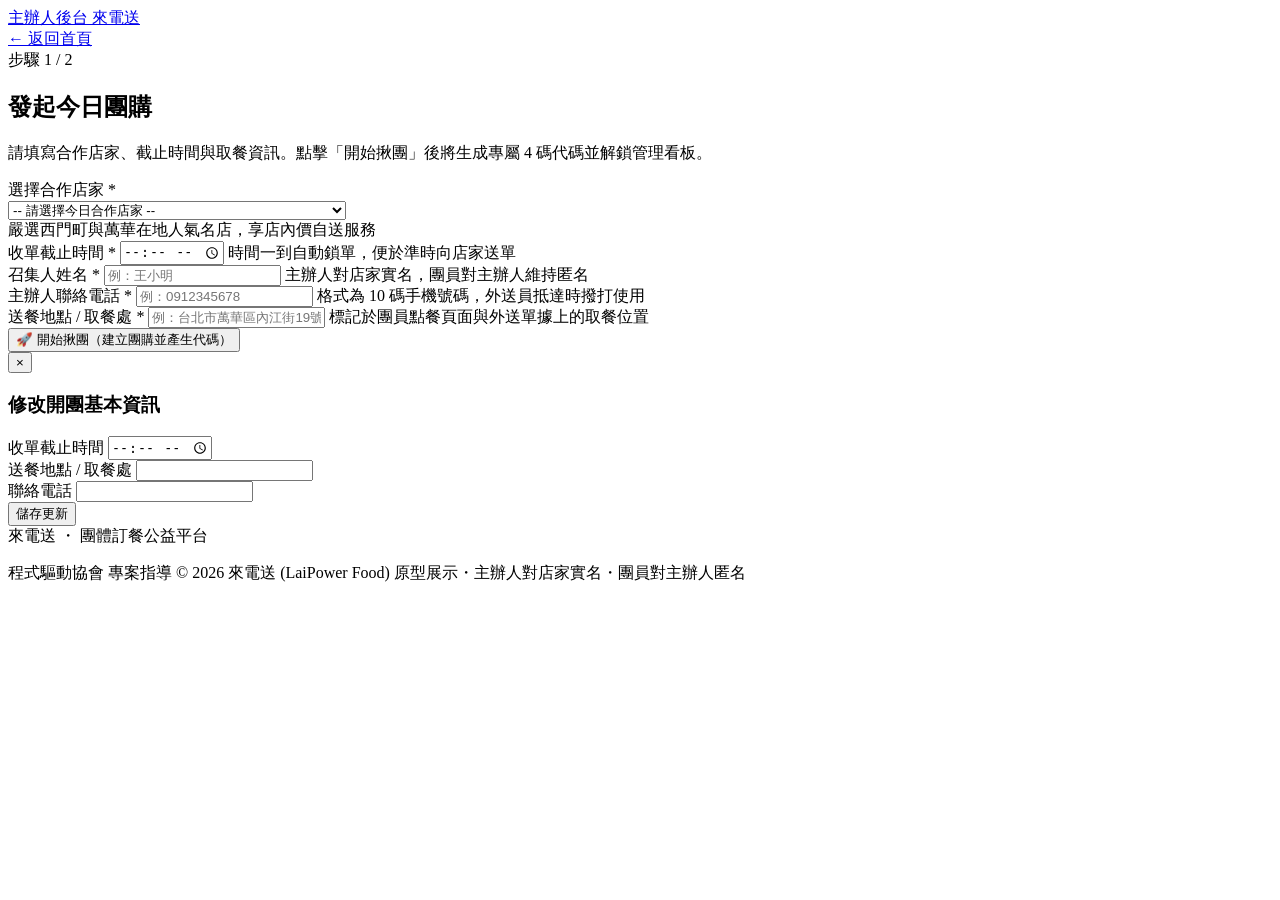
==== commit bff28053: "git友好" ====
--- a/host.html
+++ b/host.html
@@ -5,7 +5,10 @@
   <meta name="viewport" content="width=device-width, initial-scale=1.0">
   <meta name="description" content="來電送 - 團購主管理後台。設定團購、展示專屬代碼、即時訂單品項明細、廚房備餐統計與開放領餐收款核對。">
   <title>主辦人管理後台｜來電送 - 店內價，一起訂更便宜</title>
-  <link rel="stylesheet" href="css/style.css">
+  <link rel="stylesheet" href="css/variables.css">
+  <link rel="stylesheet" href="css/base.css">
+  <link rel="stylesheet" href="css/host.css">
+  <link rel="stylesheet" href="css/responsive.css">
 </head>
 <body class="page-host">
 
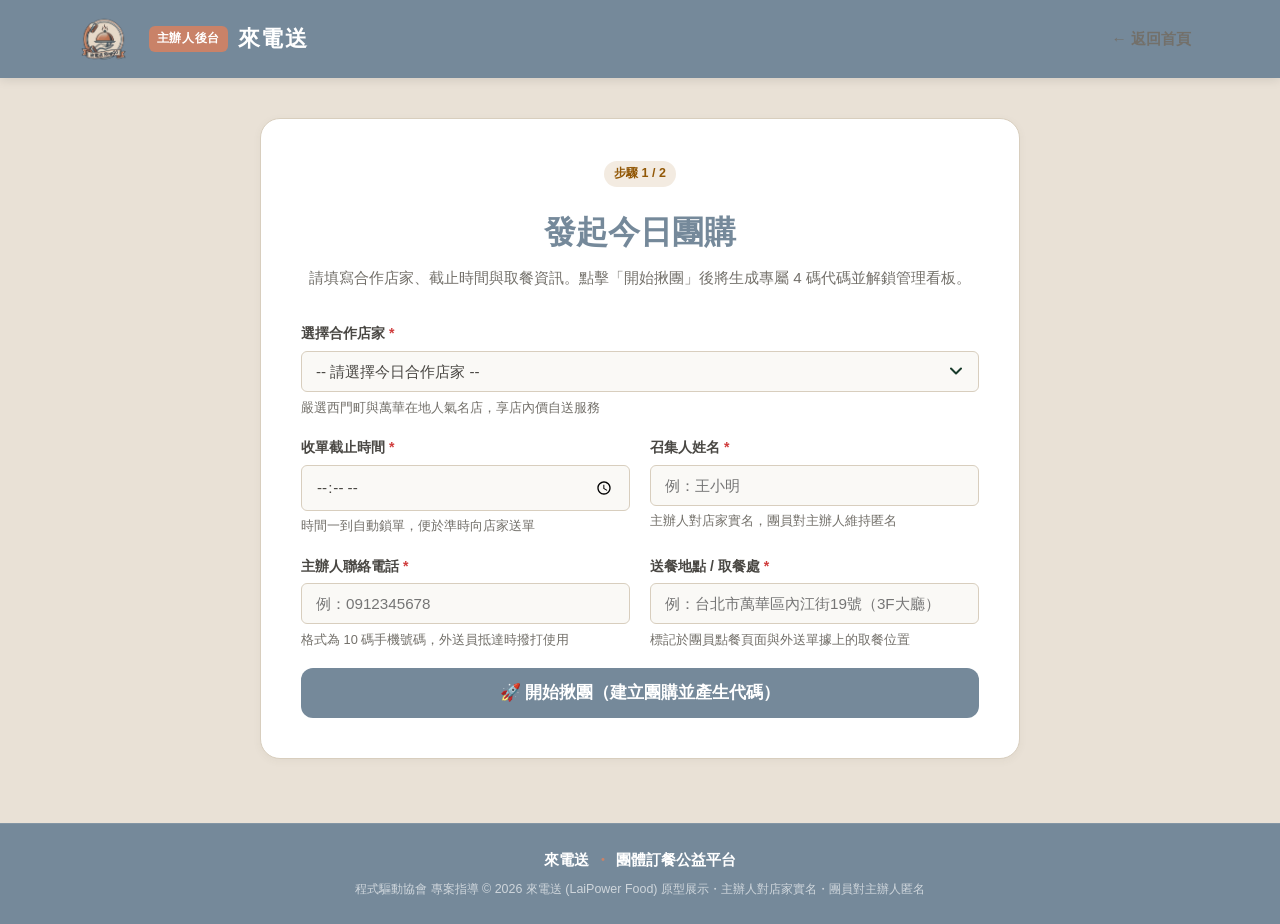
==== commit 3efbd7f4: "加上logo" ====
--- a/host.html
+++ b/host.html
@@ -16,6 +16,7 @@
   <header class="site-header">
     <div class="container header-container">
       <a href="index.html" class="brand-logo" aria-label="返回來電送首頁">
+        <img src="img/LOGO.png" alt="來電送 Logo" class="header-logo-img">
         <span class="logo-badge">主辦人後台</span>
         <span class="logo-title">來電送</span>
       </a>
--- a/css/variables.css
+++ b/css/variables.css
@@ -0,0 +1,45 @@
+/* ==========================================================================
+   來電送 (LaiPower Food) - CSS 自訂變數 (Design Tokens)
+   ========================================================================== */
+
+:root {
+  /* 品牌核心色彩 */
+  --color-primary: #75899A;        /* 主色：霧霾藍 */
+  --color-primary-light: #8A9CAE;  /* 主色 Hover：霧霾藍稍淺色，增加點擊回饋感 */
+  --color-accent: #C98268;         /* 輔色/焦點色：陶土橘 */
+  --color-accent-hover: #B57158;   /* 輔色 Hover：陶土橘稍深色 */
+  --color-warm-gold: #D4A373;      /* 暖金色：(配合燕麥米微調的輔助色) */
+  --color-gold-bg: #F3EBE1;        /* 暖金淺底色：(配合燕麥米微調) */
+
+  /* 中性背景與文字色彩 */
+  --color-bg: #E9E1D6;             /* 網頁整體底色：燕麥米 */
+  --color-card-bg: #FFFFFF;        /* 卡片底色：建議保持純白(或極淡米白 #FCFAF8)，以凸顯卡片內容 */
+  --color-text-main: #494743;      /* 主要內文字體：石墨灰 */
+  --color-text-muted: #73706A;     /* 次要說明文字：石墨灰調淺 */
+  --color-text-light: #9A9791;     /* 輔助淺灰色 */
+  --color-border: #D8CEBE;         /* 邊線顏色：燕麥米調深，讓分隔線柔和自然 */
+  --color-border-focus: #C98268;   /* 表單聚焦邊線：對應輔色陶土橘 */
+  
+  /* 系統狀態色 (建議維持預設，或依需求微調) */
+  --color-error: #D03D3D;          /* 錯誤警示紅 */
+  --color-error-bg: #FDF0F0;       /* 錯誤提示背景 */
+  --color-success: #2E7D32;        /* 成功綠色 */
+  --color-success-bg: #EAF5EB;     /* 成功淺底色 */
+
+  /* --- 以下維持原本的字體、圓角、陰影與動畫設定 --- */
+  --font-family-base: -apple-system, BlinkMacSystemFont, "Segoe UI", Roboto, "Noto Sans TC", "PingFang TC", "Microsoft JhengHei", sans-serif;
+  --font-family-serif: "Noto Serif TC", Georgia, "Times New Roman", serif;
+
+  --radius-sm: 6px;
+  --radius-md: 12px;
+  --radius-lg: 20px;
+  --radius-pill: 9999px;
+
+  --shadow-sm: 0 2px 8px rgba(73, 71, 67, 0.05); /* 陰影也改為石墨灰基調 */
+  --shadow-md: 0 8px 24px rgba(73, 71, 67, 0.08);
+  --shadow-lg: 0 16px 40px rgba(73, 71, 67, 0.12);
+  --shadow-card-hover: 0 14px 32px rgba(201, 130, 104, 0.16); /* 卡片懸停陰影改為陶土橘調 */
+
+  --transition-fast: 0.18s ease;
+  --transition-normal: 0.28s ease;
+}
--- a/css/base.css
+++ b/css/base.css
@@ -0,0 +1,506 @@
+/* ==========================================================================
+   來電送 (LaiPower Food) - 基礎全域排版與共用元件
+   包含：重置樣式、按鈕、Header、Footer、表單、彈窗
+   ========================================================================== */
+
+/* 重置與基礎全域排版 (Reset & Base) */
+*, *::before, *::after {
+  box-sizing: border-box;
+  margin: 0;
+  padding: 0;
+}
+
+body {
+  font-family: var(--font-family-base);
+  background-color: var(--color-bg);
+  color: var(--color-text-main);
+  line-height: 1.6;
+  -webkit-font-smoothing: antialiased;
+  min-height: 100vh;
+  display: flex;
+  flex-direction: column;
+}
+
+.sr-only {
+  position: absolute;
+  width: 1px;
+  height: 1px;
+  padding: 0;
+  margin: -1px;
+  overflow: hidden;
+  clip: rect(0, 0, 0, 0);
+  white-space: nowrap;
+  border: 0;
+}
+
+.text-center { text-align: center; }
+.text-right { text-align: right; }
+.text-left { text-align: left; }
+.text-danger { color: #C62828 !important; }
+.font-bold { font-weight: 700; }
+
+.container {
+  width: 100%;
+  max-width: 1180px;
+  margin: 0 auto;
+  padding: 0 20px;
+}
+
+.card-box {
+  background-color: var(--color-card-bg);
+  border: 1px solid var(--color-border);
+  border-radius: var(--radius-lg);
+  box-shadow: var(--shadow-sm);
+}
+
+.table-responsive {
+  width: 100%;
+  overflow-x: auto;
+  -webkit-overflow-scrolling: touch;
+}
+
+/* 頂部導航列 (Site Header) */
+.site-header {
+  background-color: var(--color-primary);
+  color: #FFFFFF;
+  padding: 14px 0;
+  box-shadow: 0 2px 10px rgba(0, 0, 0, 0.1);
+  position: sticky;
+  top: 0;
+  z-index: 100;
+}
+
+.header-container {
+  display: flex;
+  justify-content: space-between;
+  align-items: center;
+}
+
+.brand-logo {
+  display: flex;
+  align-items: center;
+  gap: 10px;
+  text-decoration: none;
+  color: #FFFFFF;
+}
+/* 導覽列 Logo 圖片樣式 */
+.header-logo-img {
+  height: 50px; /* 固定高度，避免撐破導覽列 */
+  width: auto;
+  object-fit: contain; /* 確保圖片不變形 */
+  border-radius: var(--radius-sm); /* 套用全站一致的微圓角設計 */
+  margin-right: 2px; /* 與旁邊的標題文字保留舒適間距 */
+}
+
+.logo-badge {
+  background-color: var(--color-accent);
+  color: #FFFFFF;
+  font-size: 0.75rem;
+  font-weight: 700;
+  padding: 3px 8px;
+  border-radius: var(--radius-sm);
+  letter-spacing: 0.05em;
+}
+
+.logo-title {
+  font-size: 1.4rem;
+  font-weight: 700;
+  letter-spacing: 0.06em;
+  font-family: var(--font-family-serif);
+}
+
+.header-tagline {
+  font-size: 0.85rem;
+  color: rgba(255, 255, 255, 0.8);
+}
+
+.header-actions {
+  display: flex;
+  align-items: center;
+  gap: 10px;
+}
+
+.header-back-btn {
+  color: rgba(255, 255, 255, 0.88);
+  font-size: 0.9rem;
+  text-decoration: none;
+  padding: 6px 12px;
+  border-radius: var(--radius-sm);
+  transition: background-color var(--transition-fast);
+}
+
+.header-back-btn:hover {
+  background-color: rgba(255, 255, 255, 0.15);
+  color: #FFFFFF;
+}
+
+/* 按鈕系統 (Buttons) */
+.btn {
+  display: inline-flex;
+  align-items: center;
+  justify-content: center;
+  font-family: inherit;
+  font-size: 0.95rem;
+  font-weight: 600;
+  padding: 10px 18px;
+  border-radius: var(--radius-md);
+  border: 1px solid transparent;
+  cursor: pointer;
+  transition: all var(--transition-fast);
+  text-decoration: none;
+  line-height: 1.3;
+  user-select: none;
+}
+
+.btn:focus-visible {
+  outline: 3px solid rgba(217, 107, 67, 0.4);
+  outline-offset: 2px;
+}
+
+.btn-primary {
+  background-color: var(--color-primary);
+  color: #FFFFFF;
+}
+
+.btn-primary:hover {
+  background-color: var(--color-primary-light);
+  color: #FFFFFF;
+}
+
+.btn-secondary {
+  background-color: var(--color-accent);
+  color: #FFFFFF;
+}
+
+.btn-secondary:hover {
+  background-color: var(--color-accent-hover);
+  color: #FFFFFF;
+}
+
+.btn-success {
+  background-color: #27AE60;
+  color: #FFFFFF;
+}
+
+.btn-success:hover {
+  background-color: #219653;
+  color: #FFFFFF;
+}
+
+.btn-outline {
+  background-color: #FFFFFF;
+  border-color: var(--color-border);
+  color: var(--color-primary);
+}
+
+.btn-outline:hover {
+  border-color: var(--color-primary);
+  background-color: #FAF8F5;
+}
+
+.btn-ghost {
+  background-color: transparent;
+  color: var(--color-text-muted);
+}
+
+.btn-ghost:hover {
+  background-color: rgba(0, 0, 0, 0.05);
+  color: var(--color-text-main);
+}
+
+.btn-block {
+  width: 100%;
+}
+
+.btn-large {
+  padding: 13px 22px;
+  font-size: 1.05rem;
+}
+
+.btn-sm {
+  padding: 6px 14px;
+  font-size: 0.85rem;
+  border-radius: var(--radius-sm);
+}
+
+.btn-xs {
+  padding: 4px 10px;
+  font-size: 0.78rem;
+  border-radius: var(--radius-sm);
+}
+
+.btn-text-action {
+  background: transparent;
+  border: none;
+  color: var(--color-accent);
+  font-weight: 600;
+  font-size: 0.85rem;
+  cursor: pointer;
+  text-decoration: underline;
+  padding: 2px 4px;
+}
+
+.btn-text-action:hover {
+  color: var(--color-accent-hover);
+}
+
+/* 狀態標籤小藥丸 (Pills & Badges) */
+.status-pill {
+  display: inline-block;
+  background-color: var(--color-gold-bg);
+  color: #925807;
+  font-size: 0.78rem;
+  font-weight: 700;
+  padding: 3px 10px;
+  border-radius: var(--radius-pill);
+  margin-bottom: 8px;
+}
+
+.status-pill.pill-success {
+  background-color: var(--color-success-bg);
+  color: var(--color-success);
+}
+
+.status-pill.pill-warm {
+  background-color: #EBF3EE;
+  color: #245738;
+}
+
+/* 表單通用控制 (Forms) */
+.form-group {
+  margin-bottom: 18px;
+  text-align: left;
+}
+
+.form-label {
+  display: block;
+  font-size: 0.88rem;
+  font-weight: 600;
+  color: var(--color-text-main);
+  margin-bottom: 6px;
+}
+
+.required-star {
+  color: var(--color-error);
+}
+
+.form-control {
+  width: 100%;
+  padding: 11px 14px;
+  font-size: 0.95rem;
+  border: 1px solid var(--color-border);
+  border-radius: var(--radius-sm);
+  background-color: #FAF9F6;
+  transition: border-color var(--transition-fast), box-shadow var(--transition-fast);
+  color: var(--color-text-main);
+  font-family: inherit;
+}
+
+.form-control:focus {
+  outline: none;
+  border-color: var(--color-accent);
+  background-color: #FFFFFF;
+  box-shadow: 0 0 0 3px rgba(217, 107, 67, 0.15);
+}
+
+.form-control-sm {
+  padding: 6px 10px;
+  font-size: 0.85rem;
+}
+
+.form-textarea {
+  resize: vertical;
+  min-height: 72px;
+}
+
+.select-wrapper {
+  position: relative;
+}
+
+.form-select {
+  appearance: none;
+  background-image: url("data:image/svg+xml;charset=UTF-8,%3Csvg width='12' height='8' viewBox='0 0 12 8' fill='none' xmlns='http://www.w3.org/2000/svg'%3E%3Cpath d='M1 1.5L6 6.5L11 1.5' stroke='%23183B2B' stroke-width='2' stroke-linecap='round' stroke-linejoin='round'/%3E%3C/svg%3E");
+  background-repeat: no-repeat;
+  background-position: right 1rem center;
+  padding-right: 2.5rem;
+}
+
+.field-hint {
+  display: block;
+  font-size: 0.8rem;
+  color: var(--color-text-muted);
+  margin-top: 0.35rem;
+}
+
+.form-row-2col {
+  display: grid;
+  grid-template-columns: 1fr 1fr;
+  gap: 1.25rem;
+}
+
+.error-message {
+  color: var(--color-error);
+  font-size: 0.82rem;
+  font-weight: 500;
+  margin-top: 6px;
+  text-align: left;
+}
+
+/* 彈窗系統 (Modals) */
+.modal-overlay {
+  position: fixed;
+  top: 0;
+  left: 0;
+  width: 100vw;
+  height: 100vh;
+  background-color: rgba(24, 59, 43, 0.55);
+  backdrop-filter: blur(4px);
+  display: flex;
+  align-items: center;
+  justify-content: center;
+  padding: 20px;
+  z-index: 999;
+  opacity: 0;
+  visibility: hidden;
+  transition: opacity var(--transition-normal), visibility var(--transition-normal);
+}
+
+.modal-overlay.active,
+.modal-overlay.is-active {
+  opacity: 1 !important;
+  visibility: visible !important;
+}
+
+.modal-box {
+  background-color: var(--color-card-bg);
+  width: 100%;
+  max-width: 480px;
+  border-radius: var(--radius-lg);
+  padding: 32px 28px;
+  box-shadow: var(--shadow-lg);
+  position: relative;
+  transform: translateY(20px);
+  transition: transform var(--transition-normal);
+}
+
+.modal-overlay.active .modal-box,
+.modal-overlay.is-active .modal-box {
+  transform: translateY(0);
+}
+
+.modal-close {
+  position: absolute;
+  top: 18px;
+  right: 18px;
+  background: transparent;
+  border: none;
+  font-size: 1.8rem;
+  color: var(--color-text-muted);
+  cursor: pointer;
+  line-height: 1;
+  padding: 4px;
+}
+
+.modal-close:hover {
+  color: var(--color-text-main);
+}
+
+.modal-header {
+  text-align: center;
+  margin-bottom: 20px;
+}
+
+.modal-badge {
+  display: inline-block;
+  background-color: var(--color-gold-bg);
+  color: #925807;
+  font-size: 0.75rem;
+  font-weight: 700;
+  padding: 3px 10px;
+  border-radius: var(--radius-pill);
+  margin-bottom: 8px;
+}
+
+.modal-badge.badge-accent {
+  background-color: #FDF0EB;
+  color: var(--color-accent);
+}
+
+.modal-title {
+  font-size: 1.45rem;
+  color: var(--color-primary);
+  font-family: var(--font-family-serif);
+  font-weight: 700;
+  margin-bottom: 6px;
+}
+
+.modal-subtitle {
+  font-size: 0.88rem;
+  color: var(--color-text-muted);
+}
+
+.modal-actions {
+  display: flex;
+  flex-direction: column;
+  gap: 10px;
+  margin-top: 18px;
+}
+
+/* Toast 提示條 */
+.toast-notification {
+  position: fixed;
+  bottom: 2rem;
+  left: 50%;
+  transform: translateX(-50%) translateY(100px);
+  background-color: var(--color-primary);
+  color: #FFFFFF;
+  padding: 0.85rem 1.6rem;
+  border-radius: var(--radius-pill);
+  box-shadow: 0 8px 24px rgba(0, 0, 0, 0.2);
+  font-size: 0.95rem;
+  font-weight: 600;
+  opacity: 0;
+  transition: all 0.3s cubic-bezier(0.175, 0.885, 0.32, 1.275);
+  z-index: 9999;
+  pointer-events: none;
+  text-align: center;
+}
+
+.toast-notification.show {
+  transform: translateX(-50%) translateY(0);
+  opacity: 1;
+}
+
+/* 頁尾 (Site Footer) */
+.site-footer {
+  background-color: var(--color-primary);
+  color: #FFFFFF;
+  padding: 24px 0;
+  margin-top: auto;
+  border-top: 1px solid rgba(255, 255, 255, 0.1);
+}
+
+.footer-container {
+  display: flex;
+  flex-direction: column;
+  align-items: center;
+  gap: 8px;
+  text-align: center;
+}
+
+.footer-brand {
+  display: flex;
+  align-items: center;
+  gap: 6px;
+  font-size: 0.95rem;
+  font-weight: 600;
+}
+
+.footer-dot {
+  color: var(--color-accent);
+}
+
+.footer-copyright {
+  font-size: 0.78rem;
+  color: rgba(255, 255, 255, 0.65);
+}
--- a/css/host.css
+++ b/css/host.css
@@ -0,0 +1,714 @@
+/* ==========================================================================
+   來電送 (LaiPower Food) - 主辦人後台專屬樣式
+   ========================================================================== */
+.page-host {
+  background-color: var(--color-bg);
+}
+
+.host-main {
+  padding: 2.5rem 0 4rem;
+}
+
+.host-create-card {
+  max-width: 760px;
+  margin: 0 auto;
+  padding: 2.5rem;
+}
+
+.create-card-header {
+  margin-bottom: 2rem;
+  text-align: center;
+}
+
+.create-title {
+  font-size: 2rem;
+  font-weight: 800;
+  color: var(--color-primary);
+  margin: 0.75rem 0 0.5rem;
+}
+
+.create-desc {
+  color: var(--color-text-muted);
+  font-size: 0.95rem;
+  line-height: 1.6;
+}
+
+/* 餐點狀態時間軸卡片 (Timeline Card) */
+.timeline-status-card {
+  background: linear-gradient(145deg, #183B2B 0%, #204B37 100%);
+  color: #FFFFFF;
+  border-radius: var(--radius-lg);
+  padding: 2.2rem 2.5rem;
+  margin-bottom: 1.75rem;
+  box-shadow: 0 12px 30px rgba(24, 59, 43, 0.16);
+  border: 1px solid rgba(255, 255, 255, 0.12);
+}
+
+.timeline-header-row {
+  display: flex;
+  justify-content: space-between;
+  align-items: center;
+  flex-wrap: wrap;
+  gap: 1.25rem;
+  padding-bottom: 1.8rem;
+  border-bottom: 1px solid rgba(255, 255, 255, 0.15);
+}
+
+.timeline-headline-wrap {
+  display: flex;
+  align-items: center;
+  gap: 1rem;
+}
+
+.status-indicator-dot {
+  width: 14px;
+  height: 14px;
+  background-color: #27AE60;
+  border-radius: 50%;
+  box-shadow: 0 0 0 4px rgba(39, 174, 96, 0.3);
+  animation: pulseDot 2s infinite;
+}
+
+@keyframes pulseDot {
+  0% { box-shadow: 0 0 0 0 rgba(39, 174, 96, 0.5); }
+  70% { box-shadow: 0 0 0 8px rgba(39, 174, 96, 0); }
+  100% { box-shadow: 0 0 0 0 rgba(39, 174, 96, 0); }
+}
+
+.timeline-text-group {
+  display: flex;
+  flex-direction: column;
+}
+
+.timeline-caption {
+  font-size: 0.78rem;
+  text-transform: uppercase;
+  color: rgba(255, 255, 255, 0.7);
+  letter-spacing: 0.08em;
+  font-weight: 700;
+}
+
+.timeline-main-title {
+  font-size: 1.45rem;
+  font-weight: 800;
+  color: #FFFFFF;
+  letter-spacing: 0.02em;
+  margin: 0.15rem 0 0;
+}
+
+.timeline-hint-box {
+  background: rgba(255, 255, 255, 0.1);
+  backdrop-filter: blur(8px);
+  border: 1px solid rgba(255, 255, 255, 0.18);
+  border-radius: var(--radius-pill);
+  padding: 0.45rem 1.1rem;
+  font-size: 0.85rem;
+  color: #FAF8F5;
+}
+
+.timeline-track-wrap {
+  position: relative;
+  margin: 2.5rem 0 2rem;
+  padding: 0 1rem;
+}
+
+.timeline-progress-rail {
+  position: absolute;
+  top: 26px;
+  left: 5%;
+  right: 5%;
+  height: 4px;
+  background: rgba(255, 255, 255, 0.2);
+  border-radius: 999px;
+  z-index: 1;
+}
+
+.timeline-progress-bar {
+  height: 100%;
+  background: linear-gradient(90deg, #27AE60 0%, var(--color-accent) 100%);
+  border-radius: 999px;
+  transition: width 0.45s cubic-bezier(0.4, 0, 0.2, 1);
+  box-shadow: 0 0 10px rgba(217, 107, 67, 0.6);
+}
+
+.timeline-nodes-row {
+  position: relative;
+  z-index: 2;
+  display: flex;
+  justify-content: space-between;
+  align-items: flex-start;
+}
+
+.timeline-node {
+  display: flex;
+  flex-direction: column;
+  align-items: center;
+  text-align: center;
+  width: 140px;
+  transition: transform 0.3s ease;
+}
+
+.node-icon-bubble {
+  width: 54px;
+  height: 54px;
+  border-radius: 50%;
+  background: rgba(255, 255, 255, 0.15);
+  border: 3px solid rgba(255, 255, 255, 0.35);
+  color: #FFFFFF;
+  font-size: 1.4rem;
+  display: flex;
+  align-items: center;
+  justify-content: center;
+  box-shadow: 0 4px 12px rgba(0, 0, 0, 0.15);
+  margin-bottom: 0.75rem;
+  transition: all 0.3s cubic-bezier(0.175, 0.885, 0.32, 1.275);
+}
+
+.node-meta {
+  display: flex;
+  flex-direction: column;
+  align-items: center;
+  gap: 0.2rem;
+}
+
+.node-time {
+  font-size: 0.78rem;
+  font-weight: 600;
+  color: rgba(255, 255, 255, 0.7);
+  letter-spacing: 0.03em;
+}
+
+.node-title {
+  font-size: 0.95rem;
+  font-weight: 800;
+  color: #FFFFFF;
+  margin-bottom: 0.25rem;
+}
+
+.node-pill {
+  font-size: 0.7rem;
+  font-weight: 700;
+  padding: 0.15rem 0.6rem;
+  border-radius: var(--radius-pill);
+  letter-spacing: 0.04em;
+}
+
+.timeline-node.pending { opacity: 0.55; }
+.node-pill.pill-pending { background: rgba(255, 255, 255, 0.15); color: rgba(255, 255, 255, 0.8); }
+
+.timeline-node.completed .node-icon-bubble {
+  background: #27AE60;
+  border-color: #A9DFBF;
+  color: #FFFFFF;
+  transform: scale(1.04);
+}
+.timeline-node.completed .node-time { color: #A9DFBF; }
+.node-pill.pill-completed {
+  background: rgba(39, 174, 96, 0.25);
+  color: #A9DFBF;
+  border: 1px solid rgba(39, 174, 96, 0.4);
+}
+
+.timeline-node.current .node-icon-bubble {
+  background: var(--color-accent);
+  border-color: #FFFFFF;
+  transform: scale(1.15);
+  box-shadow: 0 0 0 6px rgba(217, 107, 67, 0.4);
+  animation: nodeGlow 2s infinite;
+}
+.timeline-node.current .node-time { color: #FFD5C5; font-weight: 700; }
+.node-pill.pill-active {
+  background: var(--color-accent);
+  color: #FFFFFF;
+  font-weight: 800;
+  box-shadow: 0 2px 6px rgba(0, 0, 0, 0.2);
+}
+
+@keyframes nodeGlow {
+  0% { box-shadow: 0 0 0 0 rgba(217, 107, 67, 0.6); }
+  70% { box-shadow: 0 0 0 10px rgba(217, 107, 67, 0); }
+  100% { box-shadow: 0 0 0 0 rgba(217, 107, 67, 0); }
+}
+
+/* 代碼分享列 */
+.code-share-bar {
+  display: flex;
+  justify-content: space-between;
+  align-items: center;
+  flex-wrap: wrap;
+  gap: 1.5rem;
+  padding-top: 1.5rem;
+}
+
+.code-display-block {
+  display: flex;
+  align-items: center;
+  gap: 1rem;
+}
+
+.code-label {
+  font-size: 1rem;
+  font-weight: 600;
+  color: rgba(255, 255, 255, 0.9);
+}
+
+.code-boxes-wrap {
+  display: flex;
+  gap: 0.5rem;
+  cursor: pointer;
+  user-select: none;
+}
+
+.code-box {
+  display: inline-flex;
+  align-items: center;
+  justify-content: center;
+  width: 44px;
+  height: 48px;
+  background: #FFFFFF;
+  color: var(--color-primary);
+  font-size: 1.5rem;
+  font-weight: 800;
+  border-radius: var(--radius-sm);
+  box-shadow: 0 4px 10px rgba(0, 0, 0, 0.15);
+  transition: transform 0.2s ease;
+}
+
+.code-boxes-wrap:hover .code-box {
+  transform: translateY(-2px);
+}
+
+.share-actions-group {
+  display: flex;
+  align-items: center;
+  gap: 0.75rem;
+}
+
+.btn-share-link {
+  background-color: var(--color-accent);
+  color: #FFFFFF;
+  border: none;
+  font-weight: 700;
+  padding: 0.75rem 1.4rem;
+}
+
+.btn-share-link:hover {
+  background-color: var(--color-accent-hover);
+}
+
+/* 團購摘要與階梯優惠網格 */
+.meta-progress-grid {
+  display: grid;
+  grid-template-columns: 1fr 1fr;
+  gap: 1.5rem;
+  margin-bottom: 1.5rem;
+}
+
+.meta-summary-card, .tier-progress-card {
+  padding: 1.8rem;
+}
+
+.card-subheading {
+  font-size: 1.15rem;
+  font-weight: 800;
+  color: var(--color-primary);
+  margin-bottom: 1rem;
+}
+
+.meta-list {
+  list-style: none;
+  padding: 0;
+  margin: 0;
+  display: flex;
+  flex-direction: column;
+  gap: 0.65rem;
+}
+
+.meta-list li {
+  display: flex;
+  font-size: 0.95rem;
+  line-height: 1.5;
+}
+
+.meta-label {
+  width: 85px;
+  flex-shrink: 0;
+  color: var(--color-text-muted);
+}
+
+.meta-val {
+  color: var(--color-text-main);
+  font-weight: 600;
+}
+
+.deadline-highlight {
+  color: var(--color-accent);
+  font-weight: 700;
+}
+
+.tier-card-header {
+  display: flex;
+  justify-content: space-between;
+  align-items: center;
+}
+
+.tier-badge {
+  background-color: rgba(217, 107, 67, 0.12);
+  color: var(--color-accent);
+  font-size: 0.8rem;
+  font-weight: 700;
+  padding: 0.25rem 0.6rem;
+  border-radius: var(--radius-pill);
+}
+
+.tier-condition-desc {
+  font-size: 0.95rem;
+  color: var(--color-text-main);
+  margin: 0.75rem 0 1rem;
+}
+
+.tier-targets-row {
+  display: flex;
+  justify-content: space-between;
+  margin-top: 0.75rem;
+  font-size: 0.8rem;
+  color: var(--color-text-muted);
+}
+
+.target-node.active {
+  color: var(--color-accent);
+  font-weight: 700;
+}
+
+/* KPI 統計卡片 */
+.kpi-cards-grid {
+  display: grid;
+  grid-template-columns: repeat(3, 1fr);
+  gap: 1.5rem;
+  margin-bottom: 1.5rem;
+}
+
+.kpi-card {
+  background: #FFFFFF;
+  border: 1px solid var(--color-border);
+  border-radius: var(--radius-md);
+  padding: 1.5rem;
+  display: flex;
+  flex-direction: column;
+  box-shadow: 0 4px 12px rgba(0, 0, 0, 0.03);
+}
+
+.kpi-title {
+  font-size: 0.85rem;
+  font-weight: 700;
+  color: var(--color-text-muted);
+  margin-bottom: 0.5rem;
+}
+
+.kpi-value-row {
+  display: flex;
+  align-items: baseline;
+  gap: 0.35rem;
+}
+
+.kpi-number {
+  font-size: 2.2rem;
+  font-weight: 800;
+  color: var(--color-primary);
+  line-height: 1;
+}
+
+.kpi-unit {
+  font-size: 1rem;
+  font-weight: 700;
+  color: var(--color-text-muted);
+}
+
+.kpi-sub {
+  font-size: 0.75rem;
+  color: var(--color-text-muted);
+  margin-top: 0.5rem;
+}
+
+/* 訂單明細管理卡與 Tab */
+.orders-management-card {
+  padding: 0;
+  overflow: hidden;
+  margin-bottom: 1.5rem;
+}
+
+.orders-nav-header {
+  display: flex;
+  justify-content: space-between;
+  align-items: center;
+  padding: 1.25rem 1.8rem;
+  background-color: #FAF8F5;
+  border-bottom: 1px solid var(--color-border);
+  flex-wrap: wrap;
+  gap: 1rem;
+}
+
+.nav-tabs-wrapper {
+  display: flex;
+  gap: 0.5rem;
+}
+
+.order-tab-btn {
+  background: transparent;
+  border: 1px solid transparent;
+  padding: 0.6rem 1.2rem;
+  border-radius: var(--radius-md);
+  font-size: 0.95rem;
+  font-weight: 700;
+  color: var(--color-text-muted);
+  cursor: pointer;
+  transition: all 0.2s ease;
+}
+
+.order-tab-btn:hover {
+  color: var(--color-primary);
+  background-color: rgba(24, 59, 43, 0.05);
+}
+
+.order-tab-btn.active {
+  background-color: var(--color-primary);
+  color: #FFFFFF;
+}
+
+.filter-caption {
+  font-size: 0.85rem;
+  color: var(--color-text-muted);
+}
+
+/* 現場收款進度橫幅 (Payment Collection Banner) */
+.payment-collection-banner {
+  background: linear-gradient(135deg, #F0F7F2 0%, #E2EFE6 100%);
+  border-bottom: 2px solid #C4DFCE;
+  padding: 1.4rem 1.8rem;
+  display: flex;
+  justify-content: space-between;
+  align-items: center;
+  flex-wrap: wrap;
+  gap: 1.25rem;
+  animation: slideDownFade 0.4s ease;
+}
+
+@keyframes slideDownFade {
+  from { opacity: 0; transform: translateY(-10px); }
+  to { opacity: 1; transform: translateY(0); }
+}
+
+.payment-banner-content {
+  flex: 1;
+  min-width: 280px;
+}
+
+.payment-banner-title-row {
+  display: flex;
+  align-items: center;
+  flex-wrap: wrap;
+  gap: 0.85rem;
+  margin-bottom: 0.35rem;
+}
+
+.payment-badge {
+  background-color: var(--color-primary);
+  color: #FFFFFF;
+  font-size: 0.8rem;
+  font-weight: 800;
+  padding: 0.25rem 0.7rem;
+  border-radius: var(--radius-pill);
+  letter-spacing: 0.03em;
+}
+
+.payment-summary-stat {
+  font-size: 1.05rem;
+  color: var(--color-text-main);
+  font-weight: 600;
+}
+
+.paid-amount-val {
+  color: var(--color-primary);
+  font-size: 1.3rem;
+  font-weight: 800;
+}
+
+.payment-guide-hint {
+  font-size: 0.85rem;
+  color: var(--color-text-muted);
+  margin: 0.25rem 0 0.75rem;
+  line-height: 1.4;
+}
+
+.payment-progress-bar-bg {
+  width: 100%;
+  max-width: 480px;
+  height: 8px;
+  background-color: rgba(24, 59, 43, 0.15);
+  border-radius: 999px;
+  overflow: hidden;
+}
+
+.payment-progress-bar-fill {
+  height: 100%;
+  background: linear-gradient(90deg, #27AE60 0%, #2ECC71 100%);
+  border-radius: 999px;
+  transition: width 0.35s ease;
+}
+
+.payment-banner-actions {
+  display: flex;
+  align-items: center;
+}
+
+/* 資料表格 (Data Table) 與收款 Checkbox */
+.data-table {
+  width: 100%;
+  border-collapse: collapse;
+  text-align: left;
+}
+
+.data-table th, .data-table td {
+  padding: 1rem 1.8rem;
+  border-bottom: 1px solid var(--color-border);
+}
+
+.data-table th {
+  background-color: #FAF8F5;
+  font-size: 0.85rem;
+  font-weight: 700;
+  color: var(--color-text-muted);
+  letter-spacing: 0.5px;
+}
+
+.data-table tbody tr:hover {
+  background-color: rgba(250, 248, 245, 0.7);
+}
+
+.pickup-id-badge {
+  display: inline-block;
+  background-color: var(--color-primary);
+  color: #FFFFFF;
+  font-weight: 800;
+  padding: 0.25rem 0.65rem;
+  border-radius: var(--radius-sm);
+  font-size: 0.95rem;
+}
+
+.table-dish-name {
+  font-weight: 700;
+  color: var(--color-text-main);
+}
+
+.pay-checkbox-label {
+  display: inline-flex;
+  align-items: center;
+  gap: 0.5rem;
+  cursor: pointer;
+  user-select: none;
+  padding: 0.35rem 0.75rem;
+  border-radius: var(--radius-sm);
+  background: #FFFFFF;
+  border: 1px solid var(--color-border);
+  transition: all 0.2s ease;
+}
+
+.pay-checkbox-label:hover {
+  border-color: #27AE60;
+  background-color: #F9FCF9;
+}
+
+.pay-checkbox {
+  width: 18px;
+  height: 18px;
+  accent-color: #27AE60;
+  cursor: pointer;
+}
+
+.pay-status-txt {
+  font-size: 0.85rem;
+  font-weight: 700;
+  letter-spacing: 0.02em;
+}
+
+.text-paid { color: #1E8449; }
+.text-unpaid { color: var(--color-text-light); }
+
+.data-table tbody tr.row-paid {
+  background-color: rgba(39, 174, 96, 0.06);
+}
+
+.data-table tbody tr.row-paid td {
+  border-bottom-color: rgba(39, 174, 96, 0.15);
+}
+
+.data-table tbody tr.row-paid .pickup-id-badge {
+  background-color: #27AE60;
+}
+
+.text-paid-total {
+  color: #1E8449;
+  font-size: 1rem;
+}
+
+.table-summary-row td {
+  background-color: #FAF8F5;
+  border-bottom: none;
+  font-size: 1.15rem;
+  padding: 1.25rem 1.8rem;
+}
+
+.total-highlight {
+  color: var(--color-accent);
+  font-size: 1.35rem;
+}
+
+.kitchen-header-tip {
+  padding: 1rem 1.8rem;
+  background-color: #F4F7F4;
+  color: var(--color-primary);
+  font-size: 0.9rem;
+  border-bottom: 1px solid var(--color-border);
+}
+
+.kitchen-qty-badge {
+  display: inline-block;
+  background-color: var(--color-accent);
+  color: #FFFFFF;
+  font-weight: 800;
+  font-size: 1.1rem;
+  padding: 0.2rem 0.8rem;
+  border-radius: var(--radius-pill);
+}
+
+.host-bottom-actions {
+  display: flex;
+  justify-content: space-between;
+  align-items: center;
+  padding: 1.5rem 2rem;
+  flex-wrap: wrap;
+  gap: 1.5rem;
+}
+
+.bottom-actions-meta {
+  display: flex;
+  flex-direction: column;
+}
+
+.bottom-actions-meta .meta-label {
+  width: auto;
+  font-weight: 700;
+  color: var(--color-primary);
+}
+
+.bottom-actions-meta .meta-desc {
+  font-size: 0.85rem;
+  color: var(--color-text-muted);
+  margin-top: 0.25rem;
+}
+
+.bottom-buttons-cluster {
+  display: flex;
+  gap: 1rem;
+  align-items: center;
+}
--- a/css/responsive.css
+++ b/css/responsive.css
@@ -0,0 +1,271 @@
+/* ==========================================================================
+   來電送 (LaiPower Food) - 響應式樣式
+   ========================================================================== */
+
+/* 平板中螢幕 (<= 960px) */
+@media (max-width: 960px) {
+  .roles-grid {
+    grid-template-columns: 1fr;
+    max-width: 520px;
+    margin: 0 auto;
+  }
+
+  .order-layout-grid {
+    grid-template-columns: 1fr;
+  }
+
+  .menu-management-grid {
+    grid-template-columns: 1fr;
+  }
+
+  .form-row-2col,
+  .meta-progress-grid,
+  .kpi-cards-grid,
+  .merchant-kpi-grid,
+  .banner-top-row {
+    grid-template-columns: 1fr;
+  }
+
+  .cart-sidebar {
+    position: static;
+    display: none;
+  }
+
+  .cart-sidebar.mobile-open {
+    display: block;
+    position: fixed;
+    top: 0;
+    left: 0;
+    width: 100vw;
+    height: 100vh;
+    background-color: rgba(24, 59, 43, 0.6);
+    z-index: 990;
+    padding: 20px;
+    overflow-y: auto;
+  }
+
+  .cart-sidebar.mobile-open .cart-card {
+    max-width: 480px;
+    margin: 40px auto;
+  }
+
+  .mobile-cart-bar {
+    position: fixed;
+    bottom: 0;
+    left: 0;
+    width: 100%;
+    background-color: var(--color-card-bg);
+    border-top: 2px solid var(--color-border);
+    padding: 12px 20px;
+    display: flex;
+    justify-content: space-between;
+    align-items: center;
+    box-shadow: 0 -4px 16px rgba(0, 0, 0, 0.1);
+    z-index: 800;
+  }
+
+  .mobile-cart-info {
+    display: flex;
+    align-items: center;
+    gap: 12px;
+    cursor: pointer;
+  }
+
+  .mobile-cart-badge-wrap {
+    position: relative;
+    font-size: 1.5rem;
+  }
+
+  .mobile-badge {
+    position: absolute;
+    top: -6px;
+    right: -8px;
+    background-color: var(--color-accent);
+    color: #FFFFFF;
+    font-size: 0.75rem;
+    font-weight: 800;
+    width: 20px;
+    height: 20px;
+    border-radius: 50%;
+    display: flex;
+    align-items: center;
+    justify-content: center;
+  }
+
+  .mobile-price-wrap {
+    display: flex;
+    flex-direction: column;
+  }
+
+  .mobile-price-label {
+    font-size: 0.75rem;
+    color: var(--color-text-muted);
+  }
+
+  .mobile-price-val {
+    font-size: 1.15rem;
+    font-weight: 800;
+    color: var(--color-accent);
+  }
+
+  .host-bottom-actions,
+  .code-share-bar {
+    flex-direction: column;
+    align-items: flex-start;
+  }
+
+  .bottom-buttons-cluster {
+    width: 100%;
+    flex-direction: column;
+  }
+
+  .bottom-buttons-cluster .btn {
+    width: 100%;
+  }
+
+  .store-status-controller {
+    align-items: flex-start;
+  }
+}
+
+/* 時間軸平板收折適配 (<= 820px) */
+@media (max-width: 820px) {
+  .timeline-status-card {
+    padding: 1.5rem;
+  }
+
+  .timeline-header-row {
+    flex-direction: column;
+    align-items: flex-start;
+  }
+
+  .timeline-track-wrap {
+    margin: 1.5rem 0;
+    padding: 0;
+  }
+
+  .timeline-progress-rail {
+    display: none;
+  }
+
+  .timeline-nodes-row {
+    display: grid;
+    grid-template-columns: repeat(2, 1fr);
+    gap: 1.25rem 0.75rem;
+  }
+
+  .timeline-node {
+    width: 100%;
+    background: rgba(255, 255, 255, 0.08);
+    border-radius: var(--radius-md);
+    padding: 1rem 0.5rem;
+  }
+
+  .timeline-node.current {
+    background: rgba(217, 107, 67, 0.2);
+    border: 1px solid rgba(217, 107, 67, 0.5);
+  }
+}
+
+/* 手機版排版 (<= 640px) */
+@media (max-width: 640px) {
+  .dishes-grid {
+    grid-template-columns: 1fr;
+  }
+
+  .option-choices {
+    grid-template-columns: 1fr;
+  }
+
+  .group-info-main {
+    flex-direction: column;
+    align-items: flex-start;
+  }
+
+  .group-status-meta {
+    align-items: flex-start;
+  }
+
+  .skip-today-banner {
+    flex-direction: column;
+    align-items: flex-start;
+  }
+
+  .btn-outline-skip {
+    width: 100%;
+  }
+
+  .pickup-number-giant {
+    font-size: 2.8rem;
+  }
+
+  .dish-ticket-item {
+    flex-wrap: wrap;
+    gap: 8px 12px;
+  }
+
+  .ticket-custom-text {
+    width: 100%;
+    margin-left: 0;
+    padding-top: 6px !important;
+    border-top: 1px dashed #EFEBE4 !important;
+  }
+
+  .demo-vendor-guide-grid {
+    grid-template-columns: 1fr;
+  }
+
+  .alert-actions-grid {
+    grid-template-columns: 1fr;
+  }
+
+  .payment-collection-banner {
+    flex-direction: column;
+    align-items: flex-start;
+  }
+
+  .payment-banner-actions {
+    width: 100%;
+  }
+
+  .payment-banner-actions .btn {
+    width: 100%;
+  }
+}
+
+/* 窄螢幕手機 (<= 480px) */
+@media (max-width: 480px) {
+  .header-container {
+    flex-direction: column;
+    gap: 8px;
+    align-items: flex-start;
+  }
+
+  .header-actions {
+    width: 100%;
+    justify-content: space-between;
+  }
+
+  .digit-inputs-group {
+    gap: 8px;
+  }
+
+  .code-digit {
+    width: 48px;
+    height: 56px;
+    font-size: 1.5rem;
+  }
+
+  .modal-box {
+    padding: 24px 18px;
+  }
+
+  .dish-card-item {
+    flex-direction: column;
+  }
+
+  .dish-card-media {
+    width: 100%;
+    height: 140px;
+  }
+}
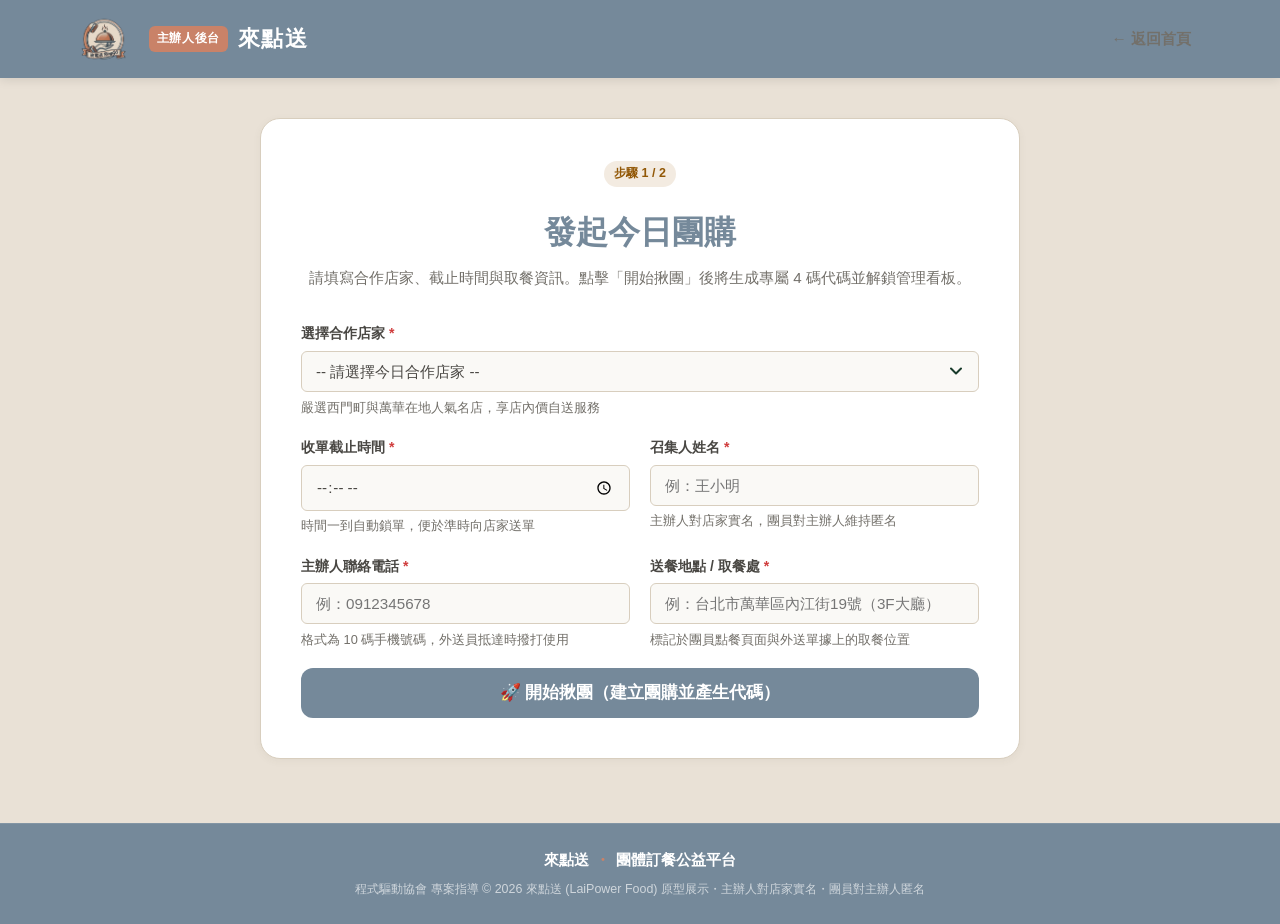
==== commit e214e560: "將名稱改為來點送" ====
--- a/host.html
+++ b/host.html
@@ -3,8 +3,8 @@
 <head>
   <meta charset="UTF-8">
   <meta name="viewport" content="width=device-width, initial-scale=1.0">
-  <meta name="description" content="來電送 - 團購主管理後台。設定團購、展示專屬代碼、即時訂單品項明細、廚房備餐統計與開放領餐收款核對。">
-  <title>主辦人管理後台｜來電送 - 店內價，一起訂更便宜</title>
+  <meta name="description" content="來點送 - 團購主管理後台。設定團購、展示專屬代碼、即時訂單品項明細、廚房備餐統計與開放領餐收款核對。">
+  <title>主辦人管理後台｜來點送 - 店內價，一起訂更便宜</title>
   <link rel="stylesheet" href="css/variables.css">
   <link rel="stylesheet" href="css/base.css">
   <link rel="stylesheet" href="css/host.css">
@@ -15,10 +15,10 @@
   <!-- 頂部導航列 -->
   <header class="site-header">
     <div class="container header-container">
-      <a href="index.html" class="brand-logo" aria-label="返回來電送首頁">
-        <img src="img/LOGO.png" alt="來電送 Logo" class="header-logo-img">
+      <a href="index.html" class="brand-logo" aria-label="返回來點送首頁">
+        <img src="img/LOGO.png" alt="來點送 Logo" class="header-logo-img">
         <span class="logo-badge">主辦人後台</span>
-        <span class="logo-title">來電送</span>
+        <span class="logo-title">來點送</span>
       </a>
       <div class="header-actions">
         <a href="index.html" class="btn btn-ghost header-back-btn">← 返回首頁</a>
@@ -206,11 +206,11 @@
                 <span class="code-box" id="code-char-3">-</span>
                 <span class="code-box" id="code-char-4">-</span>
               </div>
-            </div>
-            <div class="share-actions-group">
               <button type="button" class="btn btn-secondary btn-share-link" id="btn-copy-group-link">
                 📋 複製揪團連結
               </button>
+            </div>
+            <div class="share-actions-group">      
               <button type="button" class="btn btn-ghost btn-sm" id="btn-edit-group-info">
                 ✏️ 修改開團資訊
               </button>
@@ -440,12 +440,12 @@
   <footer class="site-footer">
     <div class="container footer-container">
       <div class="footer-brand">
-        <span class="footer-title">來電送</span>
+        <span class="footer-title">來點送</span>
         <span class="footer-dot">・</span>
         <span>團體訂餐公益平台</span>
       </div>
       <p class="footer-copyright">
-        程式驅動協會 專案指導 &copy; 2026 來電送 (LaiPower Food) 原型展示・主辦人對店家實名・團員對主辦人匿名
+        程式驅動協會 專案指導 &copy; 2026 來點送 (LaiPower Food) 原型展示・主辦人對店家實名・團員對主辦人匿名
       </p>
     </div>
   </footer>
--- a/css/variables.css
+++ b/css/variables.css
@@ -1,5 +1,5 @@
 /* ==========================================================================
-   來電送 (LaiPower Food) - CSS 自訂變數 (Design Tokens)
+   來點送 (LaiPower Food) - CSS 自訂變數 (Design Tokens)
    ========================================================================== */
 
 :root {
--- a/css/base.css
+++ b/css/base.css
@@ -1,5 +1,5 @@
 /* ==========================================================================
-   來電送 (LaiPower Food) - 基礎全域排版與共用元件
+   來點送 (LaiPower Food) - 基礎全域排版與共用元件
    包含：重置樣式、按鈕、Header、Footer、表單、彈窗
    ========================================================================== */
 
--- a/css/host.css
+++ b/css/host.css
@@ -1,5 +1,5 @@
 /* ==========================================================================
-   來電送 (LaiPower Food) - 主辦人後台專屬樣式
+   來點送 (LaiPower Food) - 主辦人後台專屬樣式
    ========================================================================== */
 .page-host {
   background-color: var(--color-bg);
@@ -35,7 +35,7 @@
 
 /* 餐點狀態時間軸卡片 (Timeline Card) */
 .timeline-status-card {
-  background: linear-gradient(145deg, #183B2B 0%, #204B37 100%);
+  background: linear-gradient(145deg,#75899A);
   color: #FFFFFF;
   border-radius: var(--radius-lg);
   padding: 2.2rem 2.5rem;
@@ -281,7 +281,7 @@
 .share-actions-group {
   display: flex;
   align-items: center;
-  gap: 0.75rem;
+  gap: 14px;
 }
 
 .btn-share-link {
--- a/css/responsive.css
+++ b/css/responsive.css
@@ -1,5 +1,5 @@
 /* ==========================================================================
-   來電送 (LaiPower Food) - 響應式樣式
+   來點送 (LaiPower Food) - 響應式樣式
    ========================================================================== */
 
 /* 平板中螢幕 (<= 960px) */
